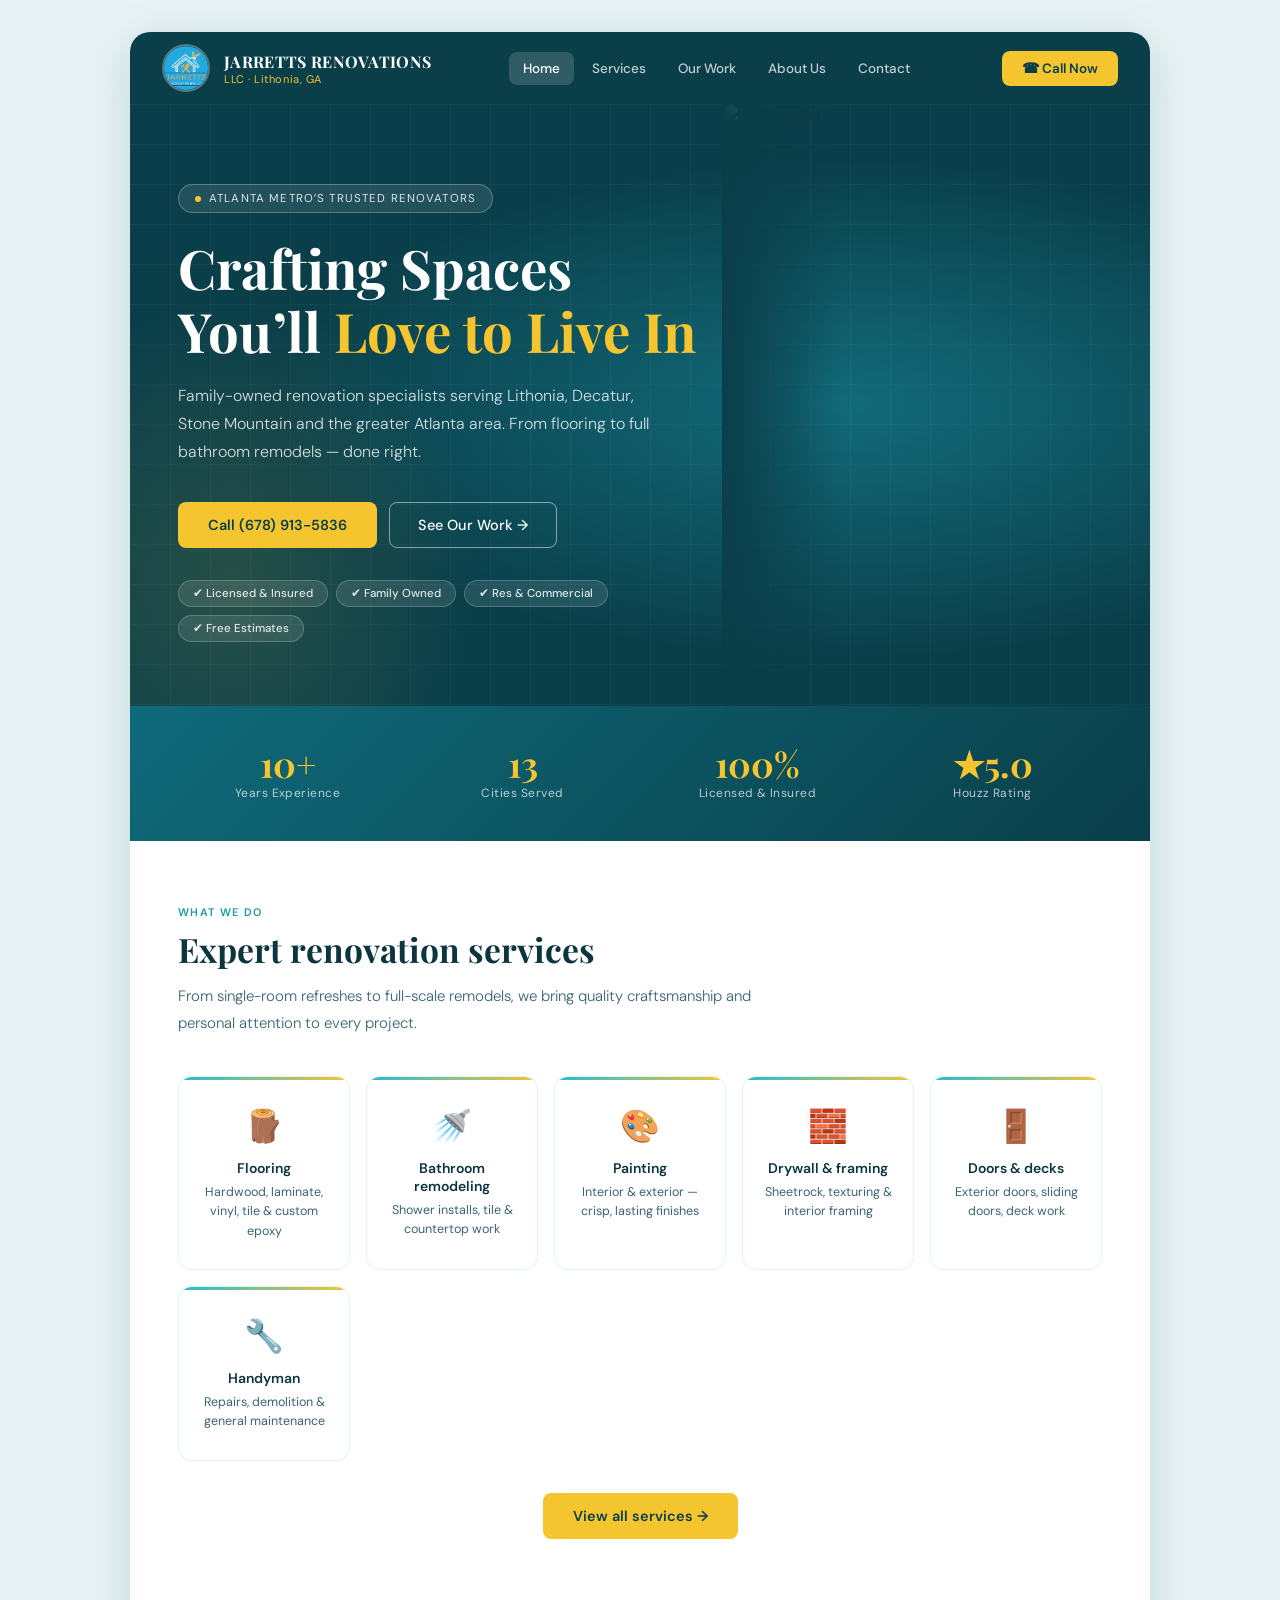
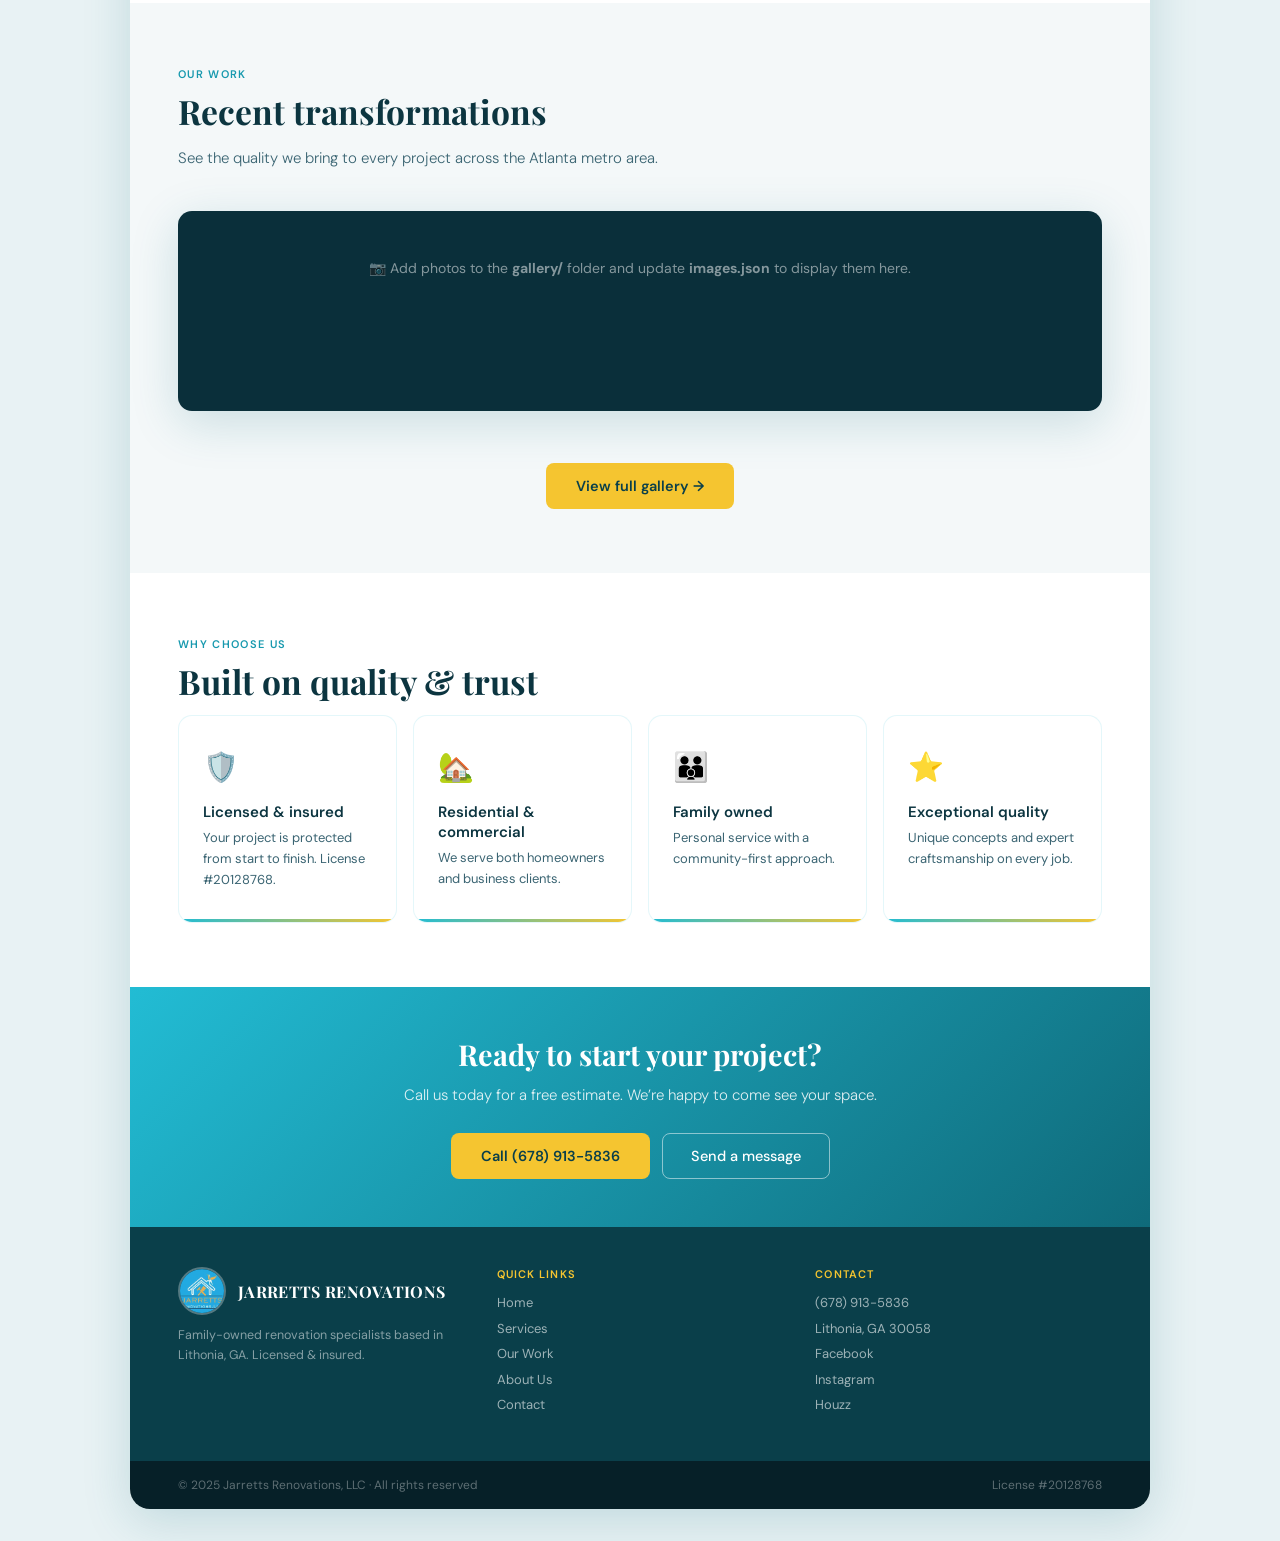
==== index.html @ 033510ba "Add files via upload" ====
<!DOCTYPE html>
<html lang="en">
<head>
<meta charset="UTF-8"/>
<meta name="viewport" content="width=device-width,initial-scale=1.0"/>
<meta name="description" content="Jarretts Renovations LLC — Family-owned renovation company in Lithonia, GA. Flooring, bathrooms, painting, drywall & handyman services. Licensed & Insured. Serving Atlanta metro."/>
<title>Jarretts Renovations LLC | Lithonia, GA</title>
<link rel="preconnect" href="https://fonts.googleapis.com"/>
<link rel="preconnect" href="https://fonts.gstatic.com" crossorigin/>
<link href="https://fonts.googleapis.com/css2?family=Playfair+Display:wght@600;700&family=DM+Sans:wght@300;400;500;600&display=swap" rel="stylesheet"/>
<style>
*,*::before,*::after{box-sizing:border-box;margin:0;padding:0}
:root{
  --cyan:#22bcd4;--cyan2:#1799ae;--cyan3:#0f6a7a;--cyan4:#0a3f4a;
  --gold:#f5c530;--gold2:#d4a520;
  --off:#f4f8f9;--text:#0c3540;--muted:#3a6472;
  --r:14px;--rs:8px;
  --shadow:0 4px 24px rgba(15,106,122,0.10);
  --shadow-lg:0 12px 48px rgba(15,106,122,0.18);
}
html{scroll-behavior:smooth}
body{font-family:'DM Sans',sans-serif;color:var(--text);background:#e8f2f4;min-height:100vh}
.shell{max-width:1020px;margin:2rem auto;background:white;border-radius:20px;overflow:hidden;box-shadow:var(--shadow-lg);min-height:100vh;display:flex;flex-direction:column}

/* NAV */
nav{background:var(--cyan4);display:flex;align-items:center;justify-content:space-between;padding:0 2rem;height:72px;position:sticky;top:0;z-index:200}
.nav-brand{display:flex;align-items:center;gap:14px;text-decoration:none;cursor:pointer}
.nav-logo-wrap{width:48px;height:48px;border-radius:50%;overflow:hidden;border:2.5px solid rgba(255,255,255,0.3);flex-shrink:0}
.nav-logo-wrap img{width:100%;height:100%;object-fit:cover}
.nav-name-top{color:white;font-family:'Playfair Display',serif;font-size:16px;font-weight:700;display:block;letter-spacing:0.02em}
.nav-name-sub{color:var(--gold);font-size:11px;font-weight:400;display:block;letter-spacing:0.05em}
.nav-links{display:flex;gap:4px}
.nav-link{background:none;border:none;color:rgba(255,255,255,0.75);font-family:'DM Sans',sans-serif;font-size:13.5px;font-weight:500;padding:8px 14px;border-radius:var(--rs);cursor:pointer;transition:all 0.2s}
.nav-link:hover{color:white;background:rgba(255,255,255,0.1)}
.nav-link.active{color:white;background:rgba(255,255,255,0.15)}
.nav-cta{background:var(--gold);color:var(--cyan4);font-family:'DM Sans',sans-serif;font-size:13.5px;font-weight:600;padding:9px 20px;border-radius:var(--rs);border:none;cursor:pointer;transition:all 0.2s;text-decoration:none;white-space:nowrap}
.nav-cta:hover{background:var(--gold2)}
.hamburger{display:none;flex-direction:column;gap:5px;background:none;border:none;cursor:pointer;padding:6px}
.hamburger span{width:22px;height:2px;background:white;border-radius:2px}
.mobile-menu{display:none;position:fixed;inset:0;background:var(--cyan4);z-index:300;flex-direction:column;align-items:center;justify-content:center;gap:8px}
.mobile-menu.open{display:flex}
.mobile-menu .nav-link{font-size:20px;padding:14px 28px;width:240px;text-align:center}
.mobile-close{position:absolute;top:20px;right:20px;background:none;border:none;color:white;font-size:28px;cursor:pointer}

/* PAGES */
.page{display:none;flex-direction:column;flex:1;animation:fadeUp 0.4s ease}
.page.active{display:flex}
@keyframes fadeUp{from{opacity:0;transform:translateY(16px)}to{opacity:1;transform:translateY(0)}}

/* HERO */
.hero{position:relative;background:var(--cyan3);min-height:520px;display:flex;align-items:center;overflow:hidden}
.hero-bg{position:absolute;inset:0;background:radial-gradient(ellipse 80% 60% at 70% 50%,rgba(34,188,212,0.35) 0%,transparent 70%),radial-gradient(ellipse 40% 80% at 10% 80%,rgba(245,197,48,0.12) 0%,transparent 60%),var(--cyan4)}
.hero-grid{position:absolute;inset:0;opacity:0.04;background-image:linear-gradient(rgba(255,255,255,0.8) 1px,transparent 1px),linear-gradient(90deg,rgba(255,255,255,0.8) 1px,transparent 1px);background-size:40px 40px}
.hero-inner{position:relative;padding:5rem 3rem 4rem;max-width:620px;z-index:1}
.hero-eyebrow{display:inline-flex;align-items:center;gap:8px;background:rgba(255,255,255,0.1);border:0.5px solid rgba(255,255,255,0.25);border-radius:30px;padding:6px 16px;font-size:11.5px;letter-spacing:0.1em;text-transform:uppercase;color:rgba(255,255,255,0.85);margin-bottom:1.5rem}
.hero-eyebrow span{width:6px;height:6px;border-radius:50%;background:var(--gold);flex-shrink:0}
.hero h1{font-family:'Playfair Display',serif;font-size:clamp(2.2rem,5vw,3.4rem);font-weight:700;color:white;line-height:1.15;margin-bottom:1.25rem}
.hero h1 em{font-style:normal;color:var(--gold)}
.hero-sub{font-size:16px;color:rgba(255,255,255,0.82);line-height:1.75;margin-bottom:2.25rem;font-weight:300;max-width:480px}
.hero-actions{display:flex;gap:12px;flex-wrap:wrap}
.btn-primary{background:var(--gold);color:var(--cyan4);font-family:'DM Sans',sans-serif;font-size:14.5px;font-weight:600;padding:14px 30px;border-radius:var(--rs);border:none;cursor:pointer;transition:all 0.2s;text-decoration:none;display:inline-block}
.btn-primary:hover{background:var(--gold2);transform:translateY(-1px)}
.btn-ghost{background:transparent;color:white;border:1.5px solid rgba(255,255,255,0.5);font-family:'DM Sans',sans-serif;font-size:14.5px;font-weight:500;padding:12px 28px;border-radius:var(--rs);cursor:pointer;transition:all 0.2s;text-decoration:none;display:inline-block}
.btn-ghost:hover{border-color:white;background:rgba(255,255,255,0.08)}
.hero-badges{display:flex;gap:8px;flex-wrap:wrap;margin-top:2rem}
.hero-badge{background:rgba(255,255,255,0.1);border:0.5px solid rgba(255,255,255,0.2);border-radius:30px;padding:5px 14px;font-size:11.5px;color:rgba(255,255,255,0.85);font-weight:500}
.hero-img{position:absolute;right:0;top:0;bottom:0;width:42%;overflow:hidden}
.hero-img::before{content:'';position:absolute;left:0;top:0;bottom:0;width:120px;background:linear-gradient(90deg,var(--cyan4),transparent);z-index:1}
.hero-img img{width:100%;height:100%;object-fit:cover;opacity:0.55}

/* SECTIONS */
.sec{padding:4rem 3rem}
.sec-alt{background:var(--off)}
.sec-label{font-size:11px;letter-spacing:0.12em;text-transform:uppercase;color:var(--cyan2);font-weight:600;margin-bottom:0.5rem}
.sec-title{font-family:'Playfair Display',serif;font-size:clamp(1.6rem,3vw,2.1rem);font-weight:700;margin-bottom:0.75rem;color:var(--text)}
.sec-intro{color:var(--muted);font-size:15px;line-height:1.75;margin-bottom:2.5rem;max-width:600px;font-weight:300}

/* SERVICES */
.services-grid{display:grid;grid-template-columns:repeat(auto-fit,minmax(160px,1fr));gap:16px}
.svc{background:white;border:1px solid rgba(34,188,212,0.15);border-radius:var(--r);padding:1.75rem 1.25rem;text-align:center;transition:all 0.25s;position:relative;overflow:hidden}
.svc::before{content:'';position:absolute;top:0;left:0;right:0;height:3px;background:linear-gradient(90deg,var(--cyan),var(--gold))}
.svc:hover{box-shadow:var(--shadow);transform:translateY(-3px);border-color:rgba(34,188,212,0.3)}
.svc-icon{font-size:2rem;margin-bottom:12px;display:block}
.svc h3{font-size:14px;font-weight:600;margin-bottom:6px}
.svc p{font-size:12.5px;color:var(--muted);line-height:1.55}

/* STATS */
.stats-bar{background:linear-gradient(135deg,var(--cyan3),var(--cyan4));padding:2.5rem 3rem;display:grid;grid-template-columns:repeat(4,1fr);gap:1rem;text-align:center}
.stat-num{font-family:'Playfair Display',serif;font-size:2.2rem;font-weight:700;color:var(--gold);line-height:1}
.stat-label{font-size:12px;color:rgba(255,255,255,0.7);margin-top:4px;font-weight:400;letter-spacing:0.04em}

/* GALLERY SLIDESHOW */
.gallery-wrap{position:relative;border-radius:var(--r);overflow:hidden;box-shadow:var(--shadow-lg);background:#0a2f3a;min-height:200px}
.gallery-loading{position:absolute;inset:0;display:flex;flex-direction:column;align-items:center;justify-content:center;color:rgba(255,255,255,0.5);font-size:14px;gap:12px}
.gallery-spinner{width:36px;height:36px;border:3px solid rgba(255,255,255,0.1);border-top-color:var(--gold);border-radius:50%;animation:spin 0.8s linear infinite}
@keyframes spin{to{transform:rotate(360deg)}}
.slide{display:none;position:relative}
.slide.active{display:block;animation:fadeIn 0.5s ease}
@keyframes fadeIn{from{opacity:0}to{opacity:1}}
.slide img{width:100%;height:480px;object-fit:cover;display:block}
.slide-overlay{position:absolute;bottom:0;left:0;right:0;padding:3rem 2rem 2rem;background:linear-gradient(transparent,rgba(10,63,74,0.9))}
.slide-tag{display:inline-block;background:var(--gold);color:var(--cyan4);font-size:10px;font-weight:700;letter-spacing:0.1em;text-transform:uppercase;padding:4px 12px;border-radius:30px;margin-bottom:10px}
.slide-title{font-family:'Playfair Display',serif;font-size:1.4rem;color:white;font-weight:600;margin-bottom:4px}
.slide-desc{font-size:13px;color:rgba(255,255,255,0.75)}
.slide-counter{position:absolute;top:16px;right:16px;background:rgba(0,0,0,0.45);backdrop-filter:blur(8px);border-radius:20px;padding:5px 14px;font-size:12px;color:rgba(255,255,255,0.85);font-weight:500}
.slide-controls{position:absolute;top:50%;transform:translateY(-50%);width:100%;display:flex;justify-content:space-between;padding:0 16px;pointer-events:none}
.slide-btn{pointer-events:all;background:rgba(255,255,255,0.15);backdrop-filter:blur(8px);border:1px solid rgba(255,255,255,0.25);color:white;width:46px;height:46px;border-radius:50%;font-size:20px;cursor:pointer;display:flex;align-items:center;justify-content:center;transition:all 0.2s}
.slide-btn:hover{background:rgba(255,255,255,0.3)}
.slide-dots{display:flex;justify-content:center;gap:8px;margin-top:1.25rem;flex-wrap:wrap}
.dot{width:8px;height:8px;border-radius:50%;background:rgba(34,188,212,0.25);border:none;cursor:pointer;transition:all 0.2s;padding:0;flex-shrink:0}
.dot.active{background:var(--cyan);width:24px;border-radius:4px}
.gallery-error{text-align:center;padding:3rem;color:rgba(255,255,255,0.5);font-size:14px}

/* WHY */
.why-grid{display:grid;grid-template-columns:repeat(auto-fit,minmax(200px,1fr));gap:16px}
.why-card{background:white;border-radius:var(--r);padding:2rem 1.5rem;border:1px solid rgba(34,188,212,0.12);position:relative;overflow:hidden;transition:box-shadow 0.2s}
.why-card:hover{box-shadow:var(--shadow)}
.why-card::after{content:'';position:absolute;bottom:0;left:0;right:0;height:3px;background:linear-gradient(90deg,var(--cyan),var(--gold))}
.why-icon{font-size:1.8rem;margin-bottom:1rem;display:block}
.why-card h3{font-size:15px;font-weight:600;margin-bottom:6px}
.why-card p{font-size:13px;color:var(--muted);line-height:1.6}

/* ABOUT */
.about-hero{background:linear-gradient(135deg,var(--cyan4),#062028);padding:4rem 3rem;position:relative;overflow:hidden}
.about-hero::before{content:'';position:absolute;inset:0;background-image:radial-gradient(circle,rgba(255,255,255,0.03) 1px,transparent 1px);background-size:28px 28px}
.about-hero-inner{position:relative;max-width:620px}
.about-hero h1{font-family:'Playfair Display',serif;font-size:clamp(2rem,4vw,2.8rem);color:white;font-weight:700;margin-bottom:1rem;line-height:1.2}
.about-hero p{font-size:16px;color:rgba(255,255,255,0.8);line-height:1.75;font-weight:300}
.gold-bar{width:56px;height:3px;background:var(--gold);border-radius:2px;margin-bottom:1.5rem}
.team-card{background:white;border:1px solid rgba(34,188,212,0.15);border-radius:var(--r);padding:2.5rem;display:flex;gap:2rem;align-items:flex-start;margin-bottom:1.5rem;transition:box-shadow 0.2s}
.team-card:hover{box-shadow:var(--shadow)}
.team-avatar{width:80px;height:80px;border-radius:50%;background:linear-gradient(135deg,var(--cyan),var(--cyan3));display:flex;align-items:center;justify-content:center;font-family:'Playfair Display',serif;font-size:2rem;color:white;flex-shrink:0;font-weight:700}
.team-info h3{font-family:'Playfair Display',serif;font-size:1.3rem;margin-bottom:4px}
.team-info .role{font-size:12px;text-transform:uppercase;letter-spacing:0.08em;color:var(--cyan2);font-weight:600;margin-bottom:10px}
.team-info p{font-size:14px;color:var(--muted);line-height:1.7}
.values-grid{display:grid;grid-template-columns:repeat(auto-fit,minmax(200px,1fr));gap:16px}
.value-card{border-radius:var(--r);padding:2rem 1.5rem;border:1px solid rgba(34,188,212,0.12);background:white;transition:box-shadow 0.2s}
.value-card:hover{box-shadow:var(--shadow)}
.value-icon{font-size:1.75rem;margin-bottom:12px;display:block}
.value-card h3{font-size:14px;font-weight:600;margin-bottom:6px}
.value-card p{font-size:13px;color:var(--muted);line-height:1.6}
.license-box{background:linear-gradient(135deg,var(--cyan4),#062028);border-radius:var(--r);padding:2rem 2.5rem;color:white;display:flex;align-items:center;gap:2rem}
.license-seal{width:72px;height:72px;border-radius:50%;background:rgba(245,197,48,0.15);border:2px solid var(--gold);display:flex;align-items:center;justify-content:center;font-size:2rem;flex-shrink:0}
.license-text h3{font-family:'Playfair Display',serif;font-size:1.1rem;margin-bottom:4px}
.license-text p{font-size:13px;color:rgba(255,255,255,0.7);line-height:1.6}
.area-map-wrap{background:linear-gradient(135deg,var(--cyan4),#0a2830);border-radius:var(--r);padding:2.5rem;position:relative;overflow:hidden}
.area-map-wrap::before{content:'';position:absolute;inset:0;background-image:radial-gradient(circle,rgba(255,255,255,0.04) 1px,transparent 1px);background-size:24px 24px}
.area-map-title{font-family:'Playfair Display',serif;font-size:1.2rem;color:white;margin-bottom:0.4rem;position:relative}
.area-map-sub{font-size:13px;color:rgba(255,255,255,0.6);margin-bottom:1.5rem;position:relative}
.areas-flex{display:flex;flex-wrap:wrap;gap:10px;position:relative}
.area-pill{background:rgba(255,255,255,0.1);border:1px solid rgba(255,255,255,0.2);border-radius:30px;padding:7px 18px;font-size:13px;color:white;font-weight:500;transition:all 0.2s}
.area-pill:hover{background:rgba(245,197,48,0.2);border-color:var(--gold);color:var(--gold)}
.range-info{display:grid;grid-template-columns:1fr 1fr;gap:12px;margin-top:1.5rem}
.range-card{background:white;border:1px solid rgba(34,188,212,0.15);border-radius:var(--r);padding:1.5rem}
.range-card h4{font-size:13px;font-weight:600;color:var(--cyan3);margin-bottom:4px;text-transform:uppercase;letter-spacing:0.05em}
.range-card p{font-size:13.5px;color:var(--muted);line-height:1.6}

/* CONTACT */
.contact-layout{display:grid;grid-template-columns:1fr 1.4fr;gap:2.5rem;align-items:start}
.contact-card{background:linear-gradient(160deg,var(--cyan4),#062028);border-radius:var(--r);padding:2.5rem;color:white;position:relative;overflow:hidden}
.contact-card::before{content:'';position:absolute;top:-40px;right:-40px;width:160px;height:160px;border-radius:50%;background:rgba(245,197,48,0.08)}
.contact-card-title{font-family:'Playfair Display',serif;font-size:1.4rem;margin-bottom:0.4rem}
.contact-card-sub{font-size:13.5px;color:rgba(255,255,255,0.65);margin-bottom:2rem;font-weight:300;line-height:1.6}
.contact-detail{display:flex;align-items:flex-start;gap:14px;margin-bottom:1.25rem}
.contact-ico{width:40px;height:40px;border-radius:10px;background:rgba(255,255,255,0.1);display:flex;align-items:center;justify-content:center;flex-shrink:0}
.contact-ico svg{width:17px;height:17px;stroke:var(--gold);fill:none;stroke-width:2;stroke-linecap:round;stroke-linejoin:round}
.contact-detail-text h4{font-size:11px;text-transform:uppercase;letter-spacing:0.08em;color:rgba(255,255,255,0.5);margin-bottom:2px}
.contact-detail-text a,.contact-detail-text p{font-size:14px;color:white;text-decoration:none;font-weight:400;line-height:1.4}
.contact-detail-text a:hover{color:var(--gold)}
.socials{display:flex;gap:10px;margin-top:2rem;flex-wrap:wrap}
.social-btn{background:rgba(255,255,255,0.1);border:1px solid rgba(255,255,255,0.15);border-radius:var(--rs);padding:8px 16px;font-size:12.5px;color:rgba(255,255,255,0.8);text-decoration:none;font-weight:500;transition:all 0.2s}
.social-btn:hover{background:rgba(245,197,48,0.2);border-color:var(--gold);color:var(--gold)}
.contact-form{display:flex;flex-direction:column;gap:12px}
.form-row{display:grid;grid-template-columns:1fr 1fr;gap:12px}
.form-group{display:flex;flex-direction:column;gap:5px}
.form-group label{font-size:12px;font-weight:600;color:var(--muted);text-transform:uppercase;letter-spacing:0.06em}
.form-group input,.form-group textarea,.form-group select{width:100%;font-family:'DM Sans',sans-serif;font-size:14px;padding:12px 16px;border:1.5px solid rgba(34,188,212,0.2);border-radius:var(--rs);background:white;color:var(--text);outline:none;transition:border-color 0.2s;appearance:none}
.form-group input:focus,.form-group textarea:focus,.form-group select:focus{border-color:var(--cyan)}
.form-group textarea{height:110px;resize:none}
.form-submit{background:linear-gradient(135deg,var(--cyan),var(--cyan2));color:white;font-family:'DM Sans',sans-serif;font-size:15px;font-weight:600;padding:14px;border:none;border-radius:var(--rs);cursor:pointer;transition:all 0.2s}
.form-submit:hover{opacity:0.9;transform:translateY(-1px)}
.form-success{text-align:center;padding:1rem;background:rgba(34,188,212,0.08);border:1px solid rgba(34,188,212,0.2);border-radius:var(--rs);color:var(--cyan3);font-size:14px;display:none}

/* CTA STRIP */
.cta-strip{background:linear-gradient(135deg,var(--cyan),var(--cyan3));padding:3rem;text-align:center}
.cta-strip h2{font-family:'Playfair Display',serif;font-size:1.8rem;font-weight:700;color:white;margin-bottom:0.75rem}
.cta-strip p{color:rgba(255,255,255,0.85);font-size:15px;margin-bottom:1.75rem;font-weight:300}
.cta-strip .cta-btns{display:flex;gap:12px;justify-content:center;flex-wrap:wrap}

/* FOOTER */
footer{background:var(--cyan4);padding:2.5rem 3rem;display:grid;grid-template-columns:1fr 1fr 1fr;gap:2rem}
.footer-brand p{font-size:12.5px;color:rgba(255,255,255,0.5);margin-top:8px;line-height:1.6}
.footer-col h4{font-size:11px;text-transform:uppercase;letter-spacing:0.1em;color:var(--gold);margin-bottom:12px;font-weight:600}
.footer-col a,.footer-col p{font-size:13px;color:rgba(255,255,255,0.6);display:block;text-decoration:none;margin-bottom:6px;transition:color 0.2s;line-height:1.5;cursor:pointer}
.footer-col a:hover{color:white}
.footer-bottom{background:#062028;padding:1rem 3rem;display:flex;justify-content:space-between;align-items:center}
.footer-bottom p{font-size:12px;color:rgba(255,255,255,0.35)}

/* RESPONSIVE */
@media(max-width:720px){
  .hero-inner{padding:3.5rem 1.75rem 3rem;max-width:100%}
  .hero-img{display:none}
  .sec{padding:3rem 1.5rem}
  .stats-bar{grid-template-columns:repeat(2,1fr);padding:2rem 1.5rem}
  .contact-layout{grid-template-columns:1fr}
  .form-row{grid-template-columns:1fr}
  .about-hero{padding:3rem 1.5rem}
  footer{grid-template-columns:1fr;padding:2rem 1.5rem;gap:1.5rem}
  .footer-bottom{flex-direction:column;gap:6px;padding:1rem 1.5rem;text-align:center}
  .nav-links{display:none}
  .hamburger{display:flex}
  .range-info{grid-template-columns:1fr}
  .team-card{flex-direction:column;gap:1rem}
  .license-box{flex-direction:column;gap:1rem}
}
@media(max-width:480px){
  .services-grid{grid-template-columns:repeat(2,1fr)}
  .slide img{height:280px}
  nav{padding:0 1.25rem}
  .cta-strip{padding:2rem 1.5rem}
}
</style>
</head>
<body>

<!-- MOBILE MENU -->
<div class="mobile-menu" id="mobileMenu">
  <button class="mobile-close" onclick="closeMobileMenu()">&#x2715;</button>
  <button class="nav-link" onclick="navigate('home');closeMobileMenu()">Home</button>
  <button class="nav-link" onclick="navigate('services');closeMobileMenu()">Services</button>
  <button class="nav-link" onclick="navigate('gallery');closeMobileMenu()">Our Work</button>
  <button class="nav-link" onclick="navigate('about');closeMobileMenu()">About Us</button>
  <button class="nav-link" onclick="navigate('contact');closeMobileMenu()">Contact</button>
  <a class="btn-primary" href="tel:6789135836" style="margin-top:1rem">Call (678) 913-5836</a>
</div>

<div class="shell">
  <nav>
    <div class="nav-brand" onclick="navigate('home')">
      <div class="nav-logo-wrap"><img src="[data-uri]" alt="Jarretts Renovations LLC"/></div>
      <div><span class="nav-name-top">JARRETTS RENOVATIONS</span><span class="nav-name-sub">LLC &middot; Lithonia, GA</span></div>
    </div>
    <div class="nav-links">
      <button class="nav-link active" data-page="home" onclick="navigate('home')">Home</button>
      <button class="nav-link" data-page="services" onclick="navigate('services')">Services</button>
      <button class="nav-link" data-page="gallery" onclick="navigate('gallery')">Our Work</button>
      <button class="nav-link" data-page="about" onclick="navigate('about')">About Us</button>
      <button class="nav-link" data-page="contact" onclick="navigate('contact')">Contact</button>
    </div>
    <a class="nav-cta" href="tel:6789135836">&#x260E; Call Now</a>
    <button class="hamburger" onclick="openMobileMenu()" aria-label="Menu"><span></span><span></span><span></span></button>
  </nav>

  <!-- HOME -->
  <div class="page active" id="page-home">
    <section class="hero">
      <div class="hero-bg"></div><div class="hero-grid"></div>
      <div class="hero-img"><img id="hero-bg-img" src="" alt="Renovation"/></div>
      <div class="hero-inner">
        <div class="hero-eyebrow"><span></span>Atlanta Metro&rsquo;s Trusted Renovators</div>
        <h1>Crafting Spaces<br/>You&rsquo;ll <em>Love to Live In</em></h1>
        <p class="hero-sub">Family-owned renovation specialists serving Lithonia, Decatur, Stone Mountain and the greater Atlanta area. From flooring to full bathroom remodels &mdash; done right.</p>
        <div class="hero-actions">
          <a class="btn-primary" href="tel:6789135836">Call (678) 913-5836</a>
          <button class="btn-ghost" onclick="navigate('gallery')">See Our Work &rarr;</button>
        </div>
        <div class="hero-badges">
          <span class="hero-badge">&#x2714; Licensed &amp; Insured</span>
          <span class="hero-badge">&#x2714; Family Owned</span>
          <span class="hero-badge">&#x2714; Res &amp; Commercial</span>
          <span class="hero-badge">&#x2714; Free Estimates</span>
        </div>
      </div>
    </section>
    <div class="stats-bar">
      <div><div class="stat-num">10+</div><div class="stat-label">Years Experience</div></div>
      <div><div class="stat-num">13</div><div class="stat-label">Cities Served</div></div>
      <div><div class="stat-num">100%</div><div class="stat-label">Licensed &amp; Insured</div></div>
      <div><div class="stat-num">&#x2605;5.0</div><div class="stat-label">Houzz Rating</div></div>
    </div>
    <section class="sec">
      <div class="sec-label">What we do</div>
      <div class="sec-title">Expert renovation services</div>
      <p class="sec-intro">From single-room refreshes to full-scale remodels, we bring quality craftsmanship and personal attention to every project.</p>
      <div class="services-grid">
        <div class="svc"><span class="svc-icon">&#x1FAB5;</span><h3>Flooring</h3><p>Hardwood, laminate, vinyl, tile &amp; custom epoxy</p></div>
        <div class="svc"><span class="svc-icon">&#x1F6BF;</span><h3>Bathroom remodeling</h3><p>Shower installs, tile &amp; countertop work</p></div>
        <div class="svc"><span class="svc-icon">&#x1F3A8;</span><h3>Painting</h3><p>Interior &amp; exterior — crisp, lasting finishes</p></div>
        <div class="svc"><span class="svc-icon">&#x1F9F1;</span><h3>Drywall &amp; framing</h3><p>Sheetrock, texturing &amp; interior framing</p></div>
        <div class="svc"><span class="svc-icon">&#x1F6AA;</span><h3>Doors &amp; decks</h3><p>Exterior doors, sliding doors, deck work</p></div>
        <div class="svc"><span class="svc-icon">&#x1F527;</span><h3>Handyman</h3><p>Repairs, demolition &amp; general maintenance</p></div>
      </div>
      <div style="text-align:center;margin-top:2rem"><button class="btn-primary" onclick="navigate('services')">View all services &rarr;</button></div>
    </section>
    <section class="sec sec-alt">
      <div class="sec-label">Our work</div>
      <div class="sec-title">Recent transformations</div>
      <p class="sec-intro">See the quality we bring to every project across the Atlanta metro area.</p>
      <div class="gallery-wrap" id="home-gallery-wrap">
        <div class="gallery-loading" id="home-loading"><div class="gallery-spinner"></div>Loading gallery...</div>
      </div>
      <div class="slide-dots" id="home-dots"></div>
      <div style="text-align:center;margin-top:2rem"><button class="btn-primary" onclick="navigate('gallery')">View full gallery &rarr;</button></div>
    </section>
    <section class="sec">
      <div class="sec-label">Why choose us</div>
      <div class="sec-title">Built on quality &amp; trust</div>
      <div class="why-grid">
        <div class="why-card"><span class="why-icon">&#x1F6E1;&#xFE0F;</span><h3>Licensed &amp; insured</h3><p>Your project is protected from start to finish. License #20128768.</p></div>
        <div class="why-card"><span class="why-icon">&#x1F3E1;</span><h3>Residential &amp; commercial</h3><p>We serve both homeowners and business clients.</p></div>
        <div class="why-card"><span class="why-icon">&#x1F46A;</span><h3>Family owned</h3><p>Personal service with a community-first approach.</p></div>
        <div class="why-card"><span class="why-icon">&#x2B50;</span><h3>Exceptional quality</h3><p>Unique concepts and expert craftsmanship on every job.</p></div>
      </div>
    </section>
    <div class="cta-strip"><h2>Ready to start your project?</h2><p>Call us today for a free estimate. We&rsquo;re happy to come see your space.</p><div class="cta-btns"><a class="btn-primary" href="tel:6789135836">Call (678) 913-5836</a><button class="btn-ghost" onclick="navigate('contact')">Send a message</button></div></div>
    <footer>
      <div class="footer-brand"><div style="display:flex;align-items:center;gap:12px;margin-bottom:10px"><div class="nav-logo-wrap"><img src="[data-uri]" alt="logo"/></div><span class="nav-name-top">JARRETTS RENOVATIONS</span></div><p>Family-owned renovation specialists based in Lithonia, GA. Licensed &amp; insured.</p></div>
      <div class="footer-col"><h4>Quick links</h4><a onclick="navigate('home')">Home</a><a onclick="navigate('services')">Services</a><a onclick="navigate('gallery')">Our Work</a><a onclick="navigate('about')">About Us</a><a onclick="navigate('contact')">Contact</a></div>
      <div class="footer-col"><h4>Contact</h4><a href="tel:6789135836">(678) 913-5836</a><p>Lithonia, GA 30058</p><a href="https://www.facebook.com/jarrettsrenovationsllc2020/" target="_blank">Facebook</a><a href="https://www.instagram.com/jarrettsrenovations/" target="_blank">Instagram</a><a href="https://www.houzz.com/professionals/general-contractors/jarretts-renovations-llc-pfvwus-pf~1766141467" target="_blank">Houzz</a></div>
    </footer>
    <div class="footer-bottom"><p>&copy; 2025 Jarretts Renovations, LLC &middot; All rights reserved</p><p>License #20128768</p></div>
  </div>

  <!-- SERVICES -->
  <div class="page" id="page-services">
    <section class="about-hero"><div class="about-hero-inner"><div class="gold-bar"></div><h1>Our Services</h1><p>Comprehensive renovation solutions for residential and commercial clients across the Atlanta metro area.</p></div></section>
    <section class="sec">
      <div class="sec-label">Full service list</div><div class="sec-title">Everything we offer</div>
      <p class="sec-intro">No job is too big or too small. We handle it all with the same care and craftsmanship.</p>
      <div class="services-grid" style="grid-template-columns:repeat(auto-fit,minmax(200px,1fr))">
        <div class="svc"><span class="svc-icon">&#x1FAB5;</span><h3>Hardwood flooring</h3><p>Installation, sanding, staining &amp; refinishing of solid hardwood floors</p></div>
        <div class="svc"><span class="svc-icon">&#x1F4CF;</span><h3>Laminate &amp; vinyl</h3><p>Affordable, durable LVP &amp; laminate plank installations</p></div>
        <div class="svc"><span class="svc-icon">&#x1F9F1;</span><h3>Tile &amp; stone</h3><p>Custom tile cutting, installation &amp; epoxy flooring</p></div>
        <div class="svc"><span class="svc-icon">&#x1F6BF;</span><h3>Shower installation</h3><p>Full shower builds, tile surrounds &amp; frameless doors</p></div>
        <div class="svc"><span class="svc-icon">&#x1F6C1;</span><h3>Bathroom remodeling</h3><p>Complete renovations from concept to clean-up</p></div>
        <div class="svc"><span class="svc-icon">&#x1F4A7;</span><h3>Countertops</h3><p>Installation &amp; refinishing for kitchens, baths &amp; bars</p></div>
        <div class="svc"><span class="svc-icon">&#x1F3A8;</span><h3>Interior painting</h3><p>Clean, precise interior paint with premium materials</p></div>
        <div class="svc"><span class="svc-icon">&#x1F3E0;</span><h3>Exterior painting</h3><p>Full exterior painting &amp; prep for lasting curb appeal</p></div>
        <div class="svc"><span class="svc-icon">&#x1F6AA;</span><h3>Door installation</h3><p>Exterior &amp; interior doors, sliding doors &amp; hardware</p></div>
        <div class="svc"><span class="svc-icon">&#x1F6A7;</span><h3>Drywall</h3><p>Sheetrock hanging, taping, texturing &amp; finishing</p></div>
        <div class="svc"><span class="svc-icon">&#x1F528;</span><h3>Framing</h3><p>Interior framing for remodels &amp; room additions</p></div>
        <div class="svc"><span class="svc-icon">&#x1F332;</span><h3>Deck work</h3><p>Deck repair, ceiling installation &amp; deck painting</p></div>
        <div class="svc"><span class="svc-icon">&#x1F4A5;</span><h3>Demolition</h3><p>Safe, efficient demo before your renovation begins</p></div>
        <div class="svc"><span class="svc-icon">&#x1F527;</span><h3>Handyman services</h3><p>Baseboard, siding, concrete repair &amp; general maintenance</p></div>
      </div>
    </section>
    <div class="cta-strip"><h2>Not sure what you need?</h2><p>Give us a call and we&rsquo;ll walk you through the best options for your space and budget.</p><div class="cta-btns"><a class="btn-primary" href="tel:6789135836">Call (678) 913-5836</a><button class="btn-ghost" onclick="navigate('contact')">Send a message</button></div></div>
    <footer><div class="footer-brand"><div style="display:flex;align-items:center;gap:12px;margin-bottom:10px"><div class="nav-logo-wrap"><img src="[data-uri]" alt="logo"/></div><span class="nav-name-top">JARRETTS RENOVATIONS</span></div><p>Family-owned renovation specialists in Lithonia, GA.</p></div><div class="footer-col"><h4>Quick links</h4><a onclick="navigate('home')">Home</a><a onclick="navigate('services')">Services</a><a onclick="navigate('gallery')">Our Work</a><a onclick="navigate('about')">About Us</a><a onclick="navigate('contact')">Contact</a></div><div class="footer-col"><h4>Contact</h4><a href="tel:6789135836">(678) 913-5836</a><p>Lithonia, GA 30058</p><a href="https://www.facebook.com/jarrettsrenovationsllc2020/" target="_blank">Facebook</a><a href="https://www.instagram.com/jarrettsrenovations/" target="_blank">Instagram</a></div></footer>
    <div class="footer-bottom"><p>&copy; 2025 Jarretts Renovations, LLC</p><p>License #20128768</p></div>
  </div>

  <!-- GALLERY PAGE -->
  <div class="page" id="page-gallery">
    <section class="about-hero"><div class="about-hero-inner"><div class="gold-bar"></div><h1>Our Work</h1><p>A showcase of recent projects &mdash; each one a testament to quality craftsmanship and attention to detail.</p></div></section>
    <section class="sec">
      <div class="sec-label">Project gallery</div><div class="sec-title">Recent transformations</div>
      <p class="sec-intro">Photos load automatically from the <code style="background:var(--off);padding:2px 8px;border-radius:4px;font-size:13px">gallery/</code> folder. To add more, drop an image in and update <code style="background:var(--off);padding:2px 8px;border-radius:4px;font-size:13px">gallery/images.json</code>.</p>
      <div class="gallery-wrap" id="gallery-page-wrap">
        <div class="gallery-loading" id="gallery-loading"><div class="gallery-spinner"></div>Loading gallery...</div>
      </div>
      <div class="slide-dots" id="gallery-dots"></div>
      <p style="text-align:center;margin-top:1.5rem;font-size:13px;color:var(--muted);font-style:italic">Follow us on <a href="https://www.facebook.com/jarrettsrenovationsllc2020/" target="_blank" style="color:var(--cyan2)">Facebook</a> &amp; <a href="https://www.instagram.com/jarrettsrenovations/" target="_blank" style="color:var(--cyan2)">Instagram</a> for the latest project photos.</p>
    </section>
    <div class="cta-strip"><h2>Love what you see?</h2><p>Let&rsquo;s talk about your project and make something beautiful together.</p><div class="cta-btns"><button class="btn-primary" onclick="navigate('contact')">Get a free estimate &rarr;</button></div></div>
    <footer><div class="footer-brand"><div style="display:flex;align-items:center;gap:12px;margin-bottom:10px"><div class="nav-logo-wrap"><img src="[data-uri]" alt="logo"/></div><span class="nav-name-top">JARRETTS RENOVATIONS</span></div><p>Family-owned renovation specialists in Lithonia, GA.</p></div><div class="footer-col"><h4>Quick links</h4><a onclick="navigate('home')">Home</a><a onclick="navigate('services')">Services</a><a onclick="navigate('gallery')">Our Work</a><a onclick="navigate('about')">About Us</a><a onclick="navigate('contact')">Contact</a></div><div class="footer-col"><h4>Contact</h4><a href="tel:6789135836">(678) 913-5836</a><p>Lithonia, GA 30058</p><a href="https://www.facebook.com/jarrettsrenovationsllc2020/" target="_blank">Facebook</a><a href="https://www.instagram.com/jarrettsrenovations/" target="_blank">Instagram</a></div></footer>
    <div class="footer-bottom"><p>&copy; 2025 Jarretts Renovations, LLC</p><p>License #20128768</p></div>
  </div>

  <!-- ABOUT -->
  <div class="page" id="page-about">
    <section class="about-hero"><div class="about-hero-inner"><div class="gold-bar"></div><h1>About Jarretts Renovations</h1><p>A family-owned business built on integrity, quality workmanship, and a genuine passion for transforming spaces across the Atlanta community.</p></div></section>
    <section class="sec">
      <div class="sec-label">Our story</div><div class="sec-title">Built by family, for families</div>
      <p class="sec-intro">Jarretts Renovations LLC was founded with one goal: deliver renovation services that we&rsquo;d be proud to have in our own homes. Every project gets the same personal attention and skilled craftsmanship.</p>
      <div class="team-card"><div class="team-avatar">JR</div><div class="team-info"><h3>Jarretts Renovations Team</h3><div class="role">Owner &middot; Lithonia, Georgia</div><p>As a family-owned business based in Lithonia, GA, we bring a personal touch to every renovation project. We understand that your home is your most important investment, and we treat it that way. Our team specializes in flooring, bathroom renovations, painting, drywall, and handyman services &mdash; always with quality materials and exceptional customer care.</p></div></div>
      <div class="license-box"><div class="license-seal">&#x1F6E1;&#xFE0F;</div><div class="license-text"><h3>Licensed &amp; Insured</h3><p>Georgia Contractor License #20128768 &middot; Fully insured for all residential and commercial projects. Your peace of mind is our priority.</p></div></div>
    </section>
    <section class="sec sec-alt">
      <div class="sec-label">What we stand for</div><div class="sec-title">Our values</div>
      <p class="sec-intro">These aren&rsquo;t just words on a wall &mdash; they&rsquo;re the principles we bring to every job site, every day.</p>
      <div class="values-grid">
        <div class="value-card"><span class="value-icon">&#x1F91D;</span><h3>Integrity</h3><p>We say what we mean and do what we say. No hidden costs, no surprises.</p></div>
        <div class="value-card"><span class="value-icon">&#x2B50;</span><h3>Quality</h3><p>We use quality materials and proven techniques on every project, every time.</p></div>
        <div class="value-card"><span class="value-icon">&#x1F4DE;</span><h3>Communication</h3><p>We keep you informed from first call to final walk-through. Always reachable.</p></div>
        <div class="value-card"><span class="value-icon">&#x1F3E1;</span><h3>Community</h3><p>We&rsquo;re proud to serve our neighbors and contribute to beautiful homes across Atlanta.</p></div>
      </div>
    </section>
    <section class="sec">
      <div class="sec-label">Where we work</div><div class="sec-title">Service area</div>
      <p class="sec-intro">Proudly serving communities across the greater Atlanta metro area.</p>
      <div class="area-map-wrap"><div class="area-map-title">Greater Atlanta Metro Coverage</div><div class="area-map-sub">Based in Lithonia, GA &middot; Serving DeKalb, Gwinnett &amp; surrounding counties</div><div class="areas-flex"><div class="area-pill">Lithonia</div><div class="area-pill">Decatur</div><div class="area-pill">Stone Mountain</div><div class="area-pill">Conyers</div><div class="area-pill">Snellville</div><div class="area-pill">Lawrenceville</div><div class="area-pill">Atlanta</div><div class="area-pill">Tucker</div><div class="area-pill">Lilburn</div><div class="area-pill">Clarkston</div><div class="area-pill">Ellenwood</div><div class="area-pill">Avondale Estates</div><div class="area-pill">Redan</div></div></div>
      <div class="range-info"><div class="range-card"><h4>Typical project cost</h4><p>50 &ndash; 0,000 depending on scope. We provide free estimates for all projects.</p></div><div class="range-card"><h4>Not on the list?</h4><p>Don&rsquo;t see your city? Give us a call anyway &mdash; we may still be able to help.</p></div></div>
    </section>
    <div class="cta-strip"><h2>Let&rsquo;s work together</h2><p>We&rsquo;d love to hear about your project and show you what we can do.</p><div class="cta-btns"><a class="btn-primary" href="tel:6789135836">Call (678) 913-5836</a><button class="btn-ghost" onclick="navigate('contact')">Send a message</button></div></div>
    <footer><div class="footer-brand"><div style="display:flex;align-items:center;gap:12px;margin-bottom:10px"><div class="nav-logo-wrap"><img src="[data-uri]" alt="logo"/></div><span class="nav-name-top">JARRETTS RENOVATIONS</span></div><p>Family-owned renovation specialists in Lithonia, GA.</p></div><div class="footer-col"><h4>Quick links</h4><a onclick="navigate('home')">Home</a><a onclick="navigate('services')">Services</a><a onclick="navigate('gallery')">Our Work</a><a onclick="navigate('about')">About Us</a><a onclick="navigate('contact')">Contact</a></div><div class="footer-col"><h4>Contact</h4><a href="tel:6789135836">(678) 913-5836</a><p>Lithonia, GA 30058</p><a href="https://www.facebook.com/jarrettsrenovationsllc2020/" target="_blank">Facebook</a><a href="https://www.instagram.com/jarrettsrenovations/" target="_blank">Instagram</a></div></footer>
    <div class="footer-bottom"><p>&copy; 2025 Jarretts Renovations, LLC</p><p>License #20128768</p></div>
  </div>

  <!-- CONTACT -->
  <div class="page" id="page-contact">
    <section class="about-hero"><div class="about-hero-inner"><div class="gold-bar"></div><h1>Get in Touch</h1><p>Ready to start your renovation? Reach out for a free estimate or just to ask a question.</p></div></section>
    <section class="sec">
      <div class="contact-layout">
        <div class="contact-card">
          <div class="contact-card-title">Contact information</div>
          <div class="contact-card-sub">We&rsquo;re based in Lithonia, GA and serve the greater Atlanta metro area. Give us a call &mdash; we&rsquo;re friendly and happy to help.</div>
          <div class="contact-detail"><div class="contact-ico"><svg viewBox="0 0 24 24"><path d="M22 16.92v3a2 2 0 01-2.18 2 19.79 19.79 0 01-8.63-3.07A19.5 19.5 0 013.4 11.37a19.79 19.79 0 01-3.07-8.67A2 2 0 012.32 2h3a2 2 0 012 1.72c.13.96.36 1.9.7 2.81a2 2 0 01-.45 2.11L6.91 9.91a16 16 0 006.09 6.09l1.27-1.27a2 2 0 012.11-.45c.9.34 1.85.57 2.81.7A2 2 0 0122 16.92z"/></svg></div><div class="contact-detail-text"><h4>Phone</h4><a href="tel:6789135836">(678) 913-5836</a></div></div>
          <div class="contact-detail"><div class="contact-ico"><svg viewBox="0 0 24 24"><path d="M21 10c0 7-9 13-9 13s-9-6-9-13a9 9 0 0118 0z"/><circle cx="12" cy="10" r="3"/></svg></div><div class="contact-detail-text"><h4>Location</h4><p>Lithonia, Georgia 30058</p></div></div>
          <div class="contact-detail"><div class="contact-ico"><svg viewBox="0 0 24 24"><rect x="3" y="4" width="18" height="18" rx="2"/><line x1="16" y1="2" x2="16" y2="6"/><line x1="8" y1="2" x2="8" y2="6"/><line x1="3" y1="10" x2="21" y2="10"/></svg></div><div class="contact-detail-text"><h4>Hours</h4><p>Mon&ndash;Sat: 7am &ndash; 7pm<br/>Sun: By appointment</p></div></div>
          <div class="contact-detail"><div class="contact-ico"><svg viewBox="0 0 24 24"><path d="M12 22s8-4 8-10V5l-8-3-8 3v7c0 6 8 10 8 10z"/></svg></div><div class="contact-detail-text"><h4>Free estimates</h4><p>We offer free on-site estimates for all projects</p></div></div>
          <div class="socials"><a class="social-btn" href="https://www.facebook.com/jarrettsrenovationsllc2020/" target="_blank">Facebook</a><a class="social-btn" href="https://www.instagram.com/jarrettsrenovations/" target="_blank">Instagram</a><a class="social-btn" href="https://www.houzz.com/professionals/general-contractors/jarretts-renovations-llc-pfvwus-pf~1766141467" target="_blank">Houzz</a></div>
        </div>
        <form class="contact-form" onsubmit="submitForm(event)">
          <div class="form-row"><div class="form-group"><label>First name</label><input type="text" placeholder="John" required/></div><div class="form-group"><label>Last name</label><input type="text" placeholder="Smith"/></div></div>
          <div class="form-row"><div class="form-group"><label>Phone</label><input type="tel" placeholder="(404) 555-0100"/></div><div class="form-group"><label>Email</label><input type="email" placeholder="john@email.com"/></div></div>
          <div class="form-group"><label>Service needed</label><select><option value="">Select a service...</option><option>Flooring installation</option><option>Bathroom remodeling</option><option>Shower installation</option><option>Interior painting</option><option>Exterior painting</option><option>Drywall &amp; framing</option><option>Door installation</option><option>Deck work</option><option>Handyman services</option><option>Other / not sure</option></select></div>
          <div class="form-group"><label>Tell us about your project</label><textarea placeholder="Describe what you're looking to do, the size of the space, any timeline, etc."></textarea></div>
          <button class="form-submit" type="submit">Send message &rarr;</button>
          <div class="form-success" id="formSuccess">&#x2714; Thank you! We&rsquo;ll be in touch within one business day.</div>
        </form>
      </div>
    </section>
    <footer><div class="footer-brand"><div style="display:flex;align-items:center;gap:12px;margin-bottom:10px"><div class="nav-logo-wrap"><img src="[data-uri]" alt="logo"/></div><span class="nav-name-top">JARRETTS RENOVATIONS</span></div><p>Family-owned renovation specialists in Lithonia, GA.</p></div><div class="footer-col"><h4>Quick links</h4><a onclick="navigate('home')">Home</a><a onclick="navigate('services')">Services</a><a onclick="navigate('gallery')">Our Work</a><a onclick="navigate('about')">About Us</a><a onclick="navigate('contact')">Contact</a></div><div class="footer-col"><h4>Contact</h4><a href="tel:6789135836">(678) 913-5836</a><p>Lithonia, GA 30058</p><a href="https://www.facebook.com/jarrettsrenovationsllc2020/" target="_blank">Facebook</a><a href="https://www.instagram.com/jarrettsrenovations/" target="_blank">Instagram</a></div></footer>
    <div class="footer-bottom"><p>&copy; 2025 Jarretts Renovations, LLC</p><p>License #20128768</p></div>
  </div>

</div><!-- end .shell -->

<script>
// ── NAVIGATION ────────────────────────────────────
function navigate(page){
  document.querySelectorAll('.page').forEach(p=>p.classList.remove('active'));
  document.querySelectorAll('.nav-link').forEach(l=>l.classList.remove('active'));
  document.getElementById('page-'+page).classList.add('active');
  const btn=document.querySelector('[data-page="'+page+'"]');
  if(btn)btn.classList.add('active');
  window.scrollTo({top:0,behavior:'smooth'});
}
function openMobileMenu(){document.getElementById('mobileMenu').classList.add('open')}
function closeMobileMenu(){document.getElementById('mobileMenu').classList.remove('open')}

// ── GALLERY ENGINE ────────────────────────────────
// Reads gallery/images.json, builds both slideshows dynamically.
// To add photos: drop image into gallery/ folder, add entry to images.json.

let galleryData = [];
let homeCur = 0, galleryCur = 0;
let homeTimer, galleryTimer;

async function loadGallery() {
  try {
    const res = await fetch('gallery/images.json');
    if (!res.ok) throw new Error('Could not load gallery/images.json');
    galleryData = await res.json();
    if (!galleryData.length) throw new Error('No images in gallery');
    buildSlideshow('home-gallery-wrap', 'home-dots', 'home', galleryData);
    buildSlideshow('gallery-page-wrap', 'gallery-dots', 'gallery', galleryData);
    // Use first gallery image as hero bg
    const heroImg = document.getElementById('hero-bg-img');
    if(heroImg) heroImg.src = 'gallery/' + galleryData[0].file;
  } catch(err) {
    console.warn('Gallery load error:', err);
    showFallback('home-gallery-wrap');
    showFallback('gallery-page-wrap');
  }
}

function buildSlideshow(wrapId, dotsId, prefix, images) {
  const wrap = document.getElementById(wrapId);
  const dotsWrap = document.getElementById(dotsId);
  wrap.innerHTML = '';
  dotsWrap.innerHTML = '';

  images.forEach((img, i) => {
    const slide = document.createElement('div');
    slide.className = 'slide' + (i===0?' active':'');
    slide.id = prefix + '-slide-' + i;
    slide.innerHTML =
      '<img src="gallery/' + img.file + '" alt="' + (img.title||'Project') + '" onerror="this.parentElement.style.display=\'none\'">' +
      '<div class="slide-counter">' + (i+1) + ' / ' + images.length + '</div>' +
      '<div class="slide-overlay">' +
        '<div class="slide-tag">' + (img.tag||'Project') + '</div>' +
        '<div class="slide-title">' + (img.title||'') + '</div>' +
        '<div class="slide-desc">' + (img.desc||'') + '</div>' +
      '</div>';
    wrap.appendChild(slide);

    const dot = document.createElement('button');
    dot.className = 'dot' + (i===0?' active':'');
    dot.setAttribute('aria-label', 'Slide ' + (i+1));
    dot.onclick = () => goTo(prefix, i);
    dotsWrap.appendChild(dot);
  });

  // Nav arrows
  const controls = document.createElement('div');
  controls.className = 'slide-controls';
  controls.innerHTML =
    '<button class="slide-btn" onclick="shift(\'' + prefix + '\',-1)" aria-label="Previous">&#8249;</button>' +
    '<button class="slide-btn" onclick="shift(\'' + prefix + '\',1)" aria-label="Next">&#8250;</button>';
  wrap.appendChild(controls);

  // Start autoplay
  startTimer(prefix);
}

function goTo(prefix, n) {
  const slides = document.querySelectorAll('[id^="' + prefix + '-slide-"]');
  const dots = document.querySelectorAll('#' + prefix + '-dots .dot');
  if (!slides.length) return;
  const cur = prefix === 'home' ? homeCur : galleryCur;
  slides[cur].classList.remove('active');
  dots[cur].classList.remove('active');
  const next = ((n % slides.length) + slides.length) % slides.length;
  slides[next].classList.add('active');
  dots[next].classList.add('active');
  if (prefix === 'home') homeCur = next;
  else galleryCur = next;
  startTimer(prefix);
}

function shift(prefix, dir) {
  const cur = prefix === 'home' ? homeCur : galleryCur;
  goTo(prefix, cur + dir);
}

function startTimer(prefix) {
  if (prefix === 'home') { clearInterval(homeTimer); homeTimer = setInterval(()=>goTo('home', homeCur+1), 5000); }
  else { clearInterval(galleryTimer); galleryTimer = setInterval(()=>goTo('gallery', galleryCur+1), 5000); }
}

function showFallback(wrapId) {
  const wrap = document.getElementById(wrapId);
  wrap.innerHTML = '<div class="gallery-error">&#128247; Add photos to the <strong>gallery/</strong> folder and update <strong>images.json</strong> to display them here.</div>';
}

// ── FORM ──────────────────────────────────────────
function submitForm(e){
  e.preventDefault();
  const s=document.getElementById('formSuccess');
  s.style.display='block';e.target.reset();
  setTimeout(()=>s.style.display='none',6000);
}

// ── KEYBOARD NAV ──────────────────────────────────
document.addEventListener('keydown', e => {
  if(document.getElementById('page-home').classList.contains('active')){
    if(e.key==='ArrowLeft')shift('home',-1);
    if(e.key==='ArrowRight')shift('home',1);
  }
  if(document.getElementById('page-gallery').classList.contains('active')){
    if(e.key==='ArrowLeft')shift('gallery',-1);
    if(e.key==='ArrowRight')shift('gallery',1);
  }
});

// ── BOOT ──────────────────────────────────────────
loadGallery();
</script>
</body>
</html>
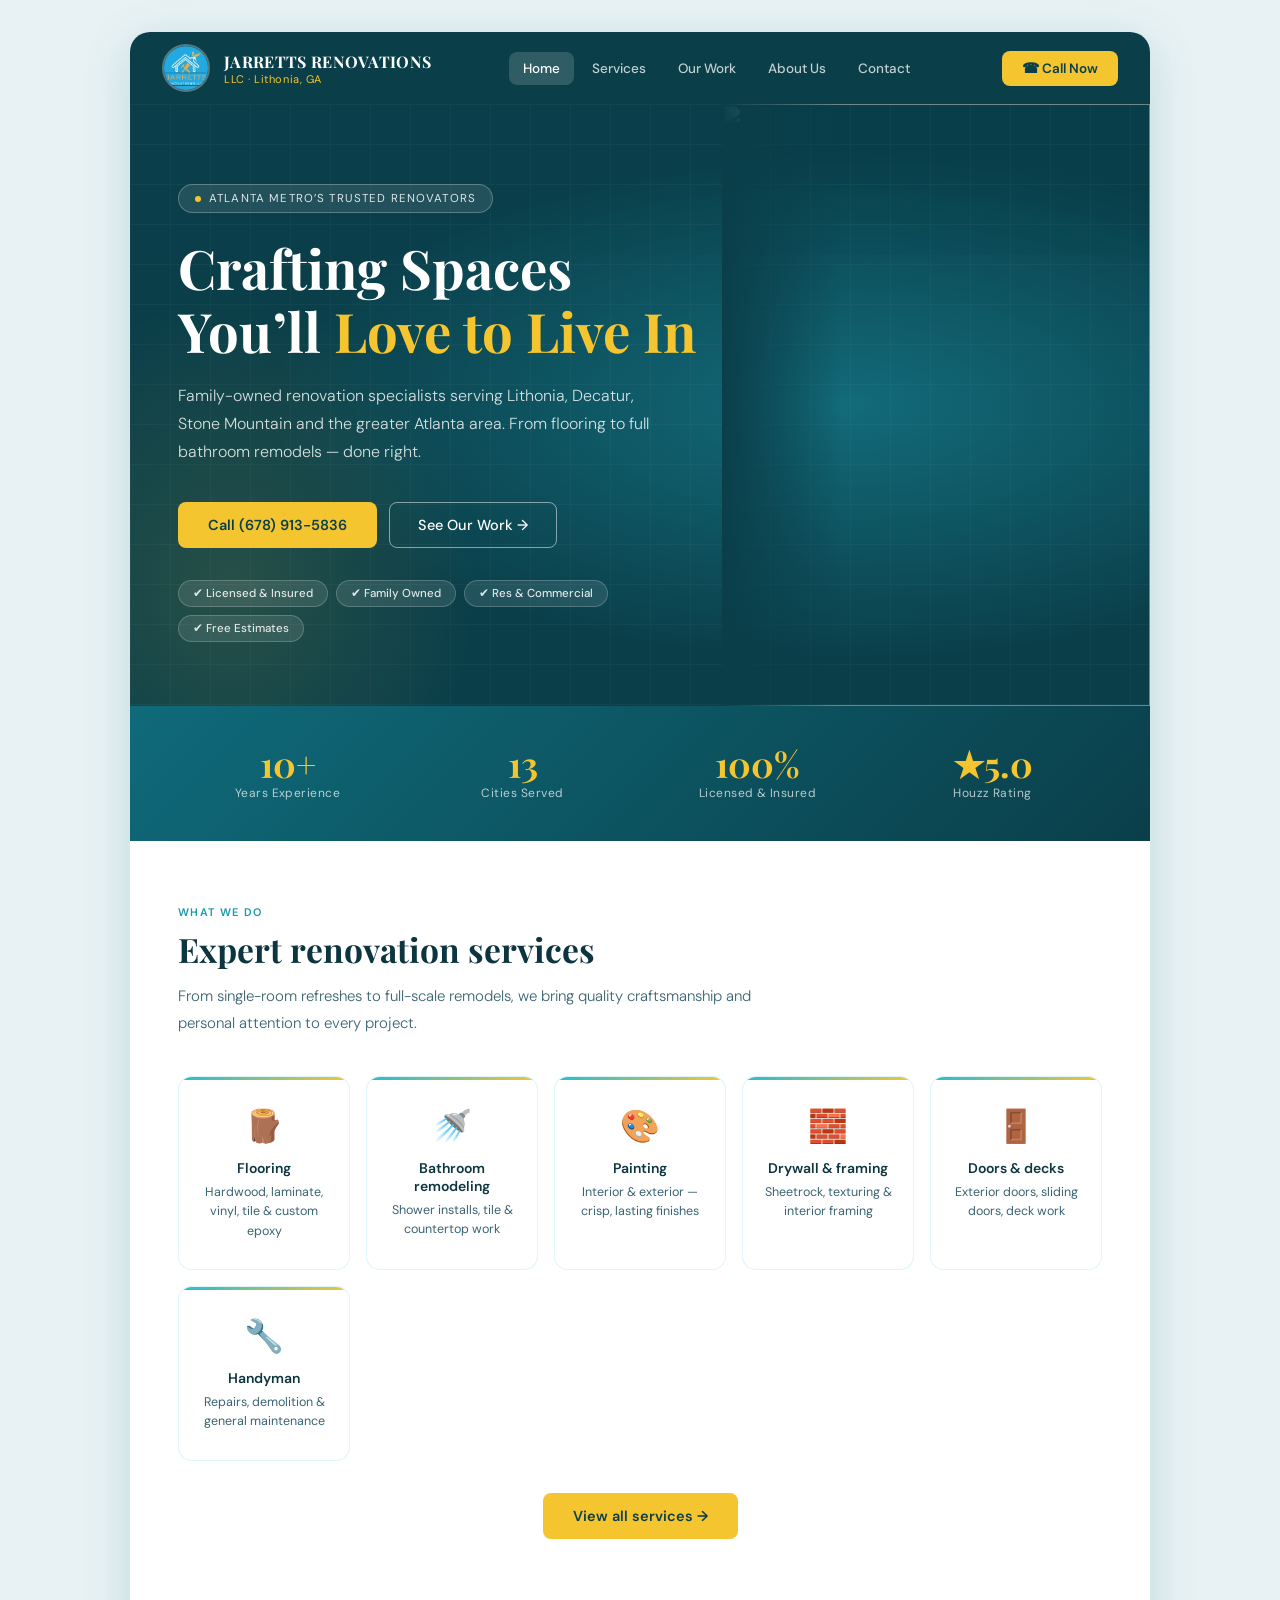
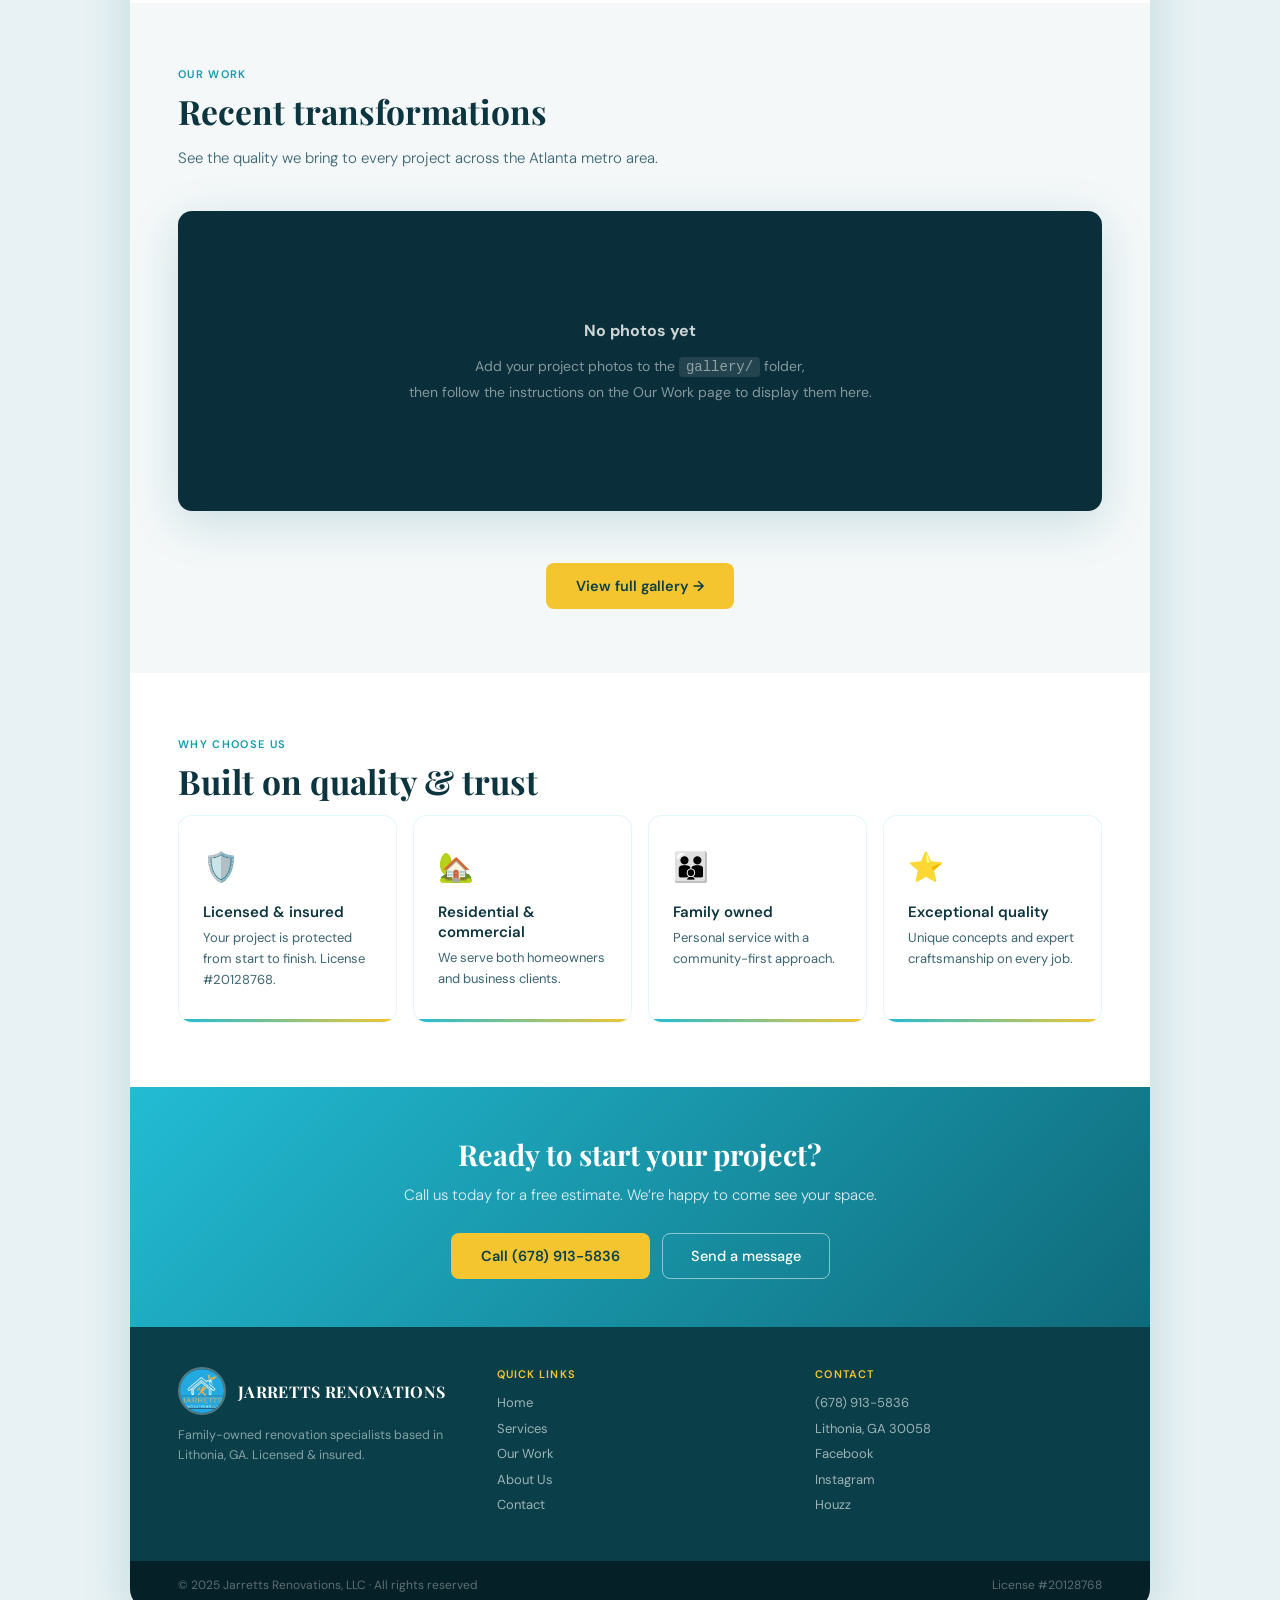
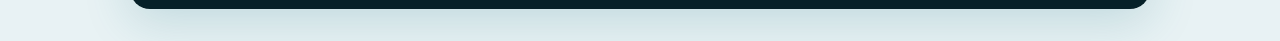
==== commit 9bfa03b1: "Add files via upload" ====
--- a/index.html
+++ b/index.html
@@ -87,18 +87,15 @@
 /* STATS */
 .stats-bar{background:linear-gradient(135deg,var(--cyan3),var(--cyan4));padding:2.5rem 3rem;display:grid;grid-template-columns:repeat(4,1fr);gap:1rem;text-align:center}
 .stat-num{font-family:'Playfair Display',serif;font-size:2.2rem;font-weight:700;color:var(--gold);line-height:1}
-.stat-label{font-size:12px;color:rgba(255,255,255,0.7);margin-top:4px;font-weight:400;letter-spacing:0.04em}
-
-/* GALLERY SLIDESHOW */
-.gallery-wrap{position:relative;border-radius:var(--r);overflow:hidden;box-shadow:var(--shadow-lg);background:#0a2f3a;min-height:200px}
-.gallery-loading{position:absolute;inset:0;display:flex;flex-direction:column;align-items:center;justify-content:center;color:rgba(255,255,255,0.5);font-size:14px;gap:12px}
-.gallery-spinner{width:36px;height:36px;border:3px solid rgba(255,255,255,0.1);border-top-color:var(--gold);border-radius:50%;animation:spin 0.8s linear infinite}
-@keyframes spin{to{transform:rotate(360deg)}}
-.slide{display:none;position:relative}
+.stat-label{font-size:12px;color:rgba(255,255,255,0.7);margin-top:4px;letter-spacing:0.04em}
+
+/* GALLERY */
+.gallery-wrap{position:relative;border-radius:var(--r);overflow:hidden;box-shadow:var(--shadow-lg);background:#0a2f3a;min-height:300px;display:flex;align-items:center;justify-content:center}
+.slide{display:none;position:relative;width:100%}
 .slide.active{display:block;animation:fadeIn 0.5s ease}
 @keyframes fadeIn{from{opacity:0}to{opacity:1}}
 .slide img{width:100%;height:480px;object-fit:cover;display:block}
-.slide-overlay{position:absolute;bottom:0;left:0;right:0;padding:3rem 2rem 2rem;background:linear-gradient(transparent,rgba(10,63,74,0.9))}
+.slide-overlay{position:absolute;bottom:0;left:0;right:0;padding:3rem 2rem 2rem;background:linear-gradient(transparent,rgba(10,63,74,0.92))}
 .slide-tag{display:inline-block;background:var(--gold);color:var(--cyan4);font-size:10px;font-weight:700;letter-spacing:0.1em;text-transform:uppercase;padding:4px 12px;border-radius:30px;margin-bottom:10px}
 .slide-title{font-family:'Playfair Display',serif;font-size:1.4rem;color:white;font-weight:600;margin-bottom:4px}
 .slide-desc{font-size:13px;color:rgba(255,255,255,0.75)}
@@ -107,9 +104,12 @@
 .slide-btn{pointer-events:all;background:rgba(255,255,255,0.15);backdrop-filter:blur(8px);border:1px solid rgba(255,255,255,0.25);color:white;width:46px;height:46px;border-radius:50%;font-size:20px;cursor:pointer;display:flex;align-items:center;justify-content:center;transition:all 0.2s}
 .slide-btn:hover{background:rgba(255,255,255,0.3)}
 .slide-dots{display:flex;justify-content:center;gap:8px;margin-top:1.25rem;flex-wrap:wrap}
-.dot{width:8px;height:8px;border-radius:50%;background:rgba(34,188,212,0.25);border:none;cursor:pointer;transition:all 0.2s;padding:0;flex-shrink:0}
+.dot{width:8px;height:8px;border-radius:50%;background:rgba(34,188,212,0.25);border:none;cursor:pointer;transition:all 0.2s;padding:0}
 .dot.active{background:var(--cyan);width:24px;border-radius:4px}
-.gallery-error{text-align:center;padding:3rem;color:rgba(255,255,255,0.5);font-size:14px}
+.gallery-empty{color:rgba(255,255,255,0.5);font-size:14px;text-align:center;padding:3rem 2rem;line-height:1.8}
+.gallery-empty strong{color:rgba(255,255,255,0.8);display:block;font-size:16px;margin-bottom:0.5rem}
+.add-photos-tip{background:rgba(34,188,212,0.08);border:1px solid rgba(34,188,212,0.2);border-radius:var(--rs);padding:1rem 1.25rem;margin-top:1.5rem;font-size:13px;color:var(--muted);line-height:1.7}
+.add-photos-tip code{background:var(--off);padding:2px 7px;border-radius:4px;font-size:12px;color:var(--cyan3)}
 
 /* WHY */
 .why-grid{display:grid;grid-template-columns:repeat(auto-fit,minmax(200px,1fr));gap:16px}
@@ -165,7 +165,7 @@
 .contact-ico{width:40px;height:40px;border-radius:10px;background:rgba(255,255,255,0.1);display:flex;align-items:center;justify-content:center;flex-shrink:0}
 .contact-ico svg{width:17px;height:17px;stroke:var(--gold);fill:none;stroke-width:2;stroke-linecap:round;stroke-linejoin:round}
 .contact-detail-text h4{font-size:11px;text-transform:uppercase;letter-spacing:0.08em;color:rgba(255,255,255,0.5);margin-bottom:2px}
-.contact-detail-text a,.contact-detail-text p{font-size:14px;color:white;text-decoration:none;font-weight:400;line-height:1.4}
+.contact-detail-text a,.contact-detail-text p{font-size:14px;color:white;text-decoration:none;line-height:1.4}
 .contact-detail-text a:hover{color:var(--gold)}
 .socials{display:flex;gap:10px;margin-top:2rem;flex-wrap:wrap}
 .social-btn{background:rgba(255,255,255,0.1);border:1px solid rgba(255,255,255,0.15);border-radius:var(--rs);padding:8px 16px;font-size:12.5px;color:rgba(255,255,255,0.8);text-decoration:none;font-weight:500;transition:all 0.2s}
@@ -181,11 +181,11 @@
 .form-submit:hover{opacity:0.9;transform:translateY(-1px)}
 .form-success{text-align:center;padding:1rem;background:rgba(34,188,212,0.08);border:1px solid rgba(34,188,212,0.2);border-radius:var(--rs);color:var(--cyan3);font-size:14px;display:none}
 
-/* CTA STRIP */
+/* CTA */
 .cta-strip{background:linear-gradient(135deg,var(--cyan),var(--cyan3));padding:3rem;text-align:center}
 .cta-strip h2{font-family:'Playfair Display',serif;font-size:1.8rem;font-weight:700;color:white;margin-bottom:0.75rem}
 .cta-strip p{color:rgba(255,255,255,0.85);font-size:15px;margin-bottom:1.75rem;font-weight:300}
-.cta-strip .cta-btns{display:flex;gap:12px;justify-content:center;flex-wrap:wrap}
+.cta-btns{display:flex;gap:12px;justify-content:center;flex-wrap:wrap}
 
 /* FOOTER */
 footer{background:var(--cyan4);padding:2.5rem 3rem;display:grid;grid-template-columns:1fr 1fr 1fr;gap:2rem}
@@ -223,7 +223,6 @@
 </head>
 <body>
 
-<!-- MOBILE MENU -->
 <div class="mobile-menu" id="mobileMenu">
   <button class="mobile-close" onclick="closeMobileMenu()">&#x2715;</button>
   <button class="nav-link" onclick="navigate('home');closeMobileMenu()">Home</button>
@@ -248,14 +247,14 @@
       <button class="nav-link" data-page="contact" onclick="navigate('contact')">Contact</button>
     </div>
     <a class="nav-cta" href="tel:6789135836">&#x260E; Call Now</a>
-    <button class="hamburger" onclick="openMobileMenu()" aria-label="Menu"><span></span><span></span><span></span></button>
+    <button class="hamburger" onclick="openMobileMenu()"><span></span><span></span><span></span></button>
   </nav>
 
   <!-- HOME -->
   <div class="page active" id="page-home">
     <section class="hero">
       <div class="hero-bg"></div><div class="hero-grid"></div>
-      <div class="hero-img"><img id="hero-bg-img" src="" alt="Renovation"/></div>
+      <div class="hero-img"><img id="hero-bg-img" src="" alt=""/></div>
       <div class="hero-inner">
         <div class="hero-eyebrow"><span></span>Atlanta Metro&rsquo;s Trusted Renovators</div>
         <h1>Crafting Spaces<br/>You&rsquo;ll <em>Love to Live In</em></h1>
@@ -285,7 +284,7 @@
       <div class="services-grid">
         <div class="svc"><span class="svc-icon">&#x1FAB5;</span><h3>Flooring</h3><p>Hardwood, laminate, vinyl, tile &amp; custom epoxy</p></div>
         <div class="svc"><span class="svc-icon">&#x1F6BF;</span><h3>Bathroom remodeling</h3><p>Shower installs, tile &amp; countertop work</p></div>
-        <div class="svc"><span class="svc-icon">&#x1F3A8;</span><h3>Painting</h3><p>Interior &amp; exterior — crisp, lasting finishes</p></div>
+        <div class="svc"><span class="svc-icon">&#x1F3A8;</span><h3>Painting</h3><p>Interior &amp; exterior &mdash; crisp, lasting finishes</p></div>
         <div class="svc"><span class="svc-icon">&#x1F9F1;</span><h3>Drywall &amp; framing</h3><p>Sheetrock, texturing &amp; interior framing</p></div>
         <div class="svc"><span class="svc-icon">&#x1F6AA;</span><h3>Doors &amp; decks</h3><p>Exterior doors, sliding doors, deck work</p></div>
         <div class="svc"><span class="svc-icon">&#x1F527;</span><h3>Handyman</h3><p>Repairs, demolition &amp; general maintenance</p></div>
@@ -296,9 +295,7 @@
       <div class="sec-label">Our work</div>
       <div class="sec-title">Recent transformations</div>
       <p class="sec-intro">See the quality we bring to every project across the Atlanta metro area.</p>
-      <div class="gallery-wrap" id="home-gallery-wrap">
-        <div class="gallery-loading" id="home-loading"><div class="gallery-spinner"></div>Loading gallery...</div>
-      </div>
+      <div class="gallery-wrap" id="home-gallery-wrap"></div>
       <div class="slide-dots" id="home-dots"></div>
       <div style="text-align:center;margin-top:2rem"><button class="btn-primary" onclick="navigate('gallery')">View full gallery &rarr;</button></div>
     </section>
@@ -344,7 +341,7 @@
         <div class="svc"><span class="svc-icon">&#x1F527;</span><h3>Handyman services</h3><p>Baseboard, siding, concrete repair &amp; general maintenance</p></div>
       </div>
     </section>
-    <div class="cta-strip"><h2>Not sure what you need?</h2><p>Give us a call and we&rsquo;ll walk you through the best options for your space and budget.</p><div class="cta-btns"><a class="btn-primary" href="tel:6789135836">Call (678) 913-5836</a><button class="btn-ghost" onclick="navigate('contact')">Send a message</button></div></div>
+    <div class="cta-strip"><h2>Not sure what you need?</h2><p>Give us a call and we&rsquo;ll walk you through the best options.</p><div class="cta-btns"><a class="btn-primary" href="tel:6789135836">Call (678) 913-5836</a><button class="btn-ghost" onclick="navigate('contact')">Send a message</button></div></div>
     <footer><div class="footer-brand"><div style="display:flex;align-items:center;gap:12px;margin-bottom:10px"><div class="nav-logo-wrap"><img src="[data-uri]" alt="logo"/></div><span class="nav-name-top">JARRETTS RENOVATIONS</span></div><p>Family-owned renovation specialists in Lithonia, GA.</p></div><div class="footer-col"><h4>Quick links</h4><a onclick="navigate('home')">Home</a><a onclick="navigate('services')">Services</a><a onclick="navigate('gallery')">Our Work</a><a onclick="navigate('about')">About Us</a><a onclick="navigate('contact')">Contact</a></div><div class="footer-col"><h4>Contact</h4><a href="tel:6789135836">(678) 913-5836</a><p>Lithonia, GA 30058</p><a href="https://www.facebook.com/jarrettsrenovationsllc2020/" target="_blank">Facebook</a><a href="https://www.instagram.com/jarrettsrenovations/" target="_blank">Instagram</a></div></footer>
     <div class="footer-bottom"><p>&copy; 2025 Jarretts Renovations, LLC</p><p>License #20128768</p></div>
   </div>
@@ -354,11 +351,16 @@
     <section class="about-hero"><div class="about-hero-inner"><div class="gold-bar"></div><h1>Our Work</h1><p>A showcase of recent projects &mdash; each one a testament to quality craftsmanship and attention to detail.</p></div></section>
     <section class="sec">
       <div class="sec-label">Project gallery</div><div class="sec-title">Recent transformations</div>
-      <p class="sec-intro">Photos load automatically from the <code style="background:var(--off);padding:2px 8px;border-radius:4px;font-size:13px">gallery/</code> folder. To add more, drop an image in and update <code style="background:var(--off);padding:2px 8px;border-radius:4px;font-size:13px">gallery/images.json</code>.</p>
-      <div class="gallery-wrap" id="gallery-page-wrap">
-        <div class="gallery-loading" id="gallery-loading"><div class="gallery-spinner"></div>Loading gallery...</div>
-      </div>
+      <p class="sec-intro">To add more photos, drop your image files into the <code style="background:var(--off);padding:2px 8px;border-radius:4px;font-size:13px">gallery/</code> folder and add one line to <code style="background:var(--off);padding:2px 8px;border-radius:4px;font-size:13px">index.html</code> &mdash; see the instructions below the gallery.</p>
+      <div class="gallery-wrap" id="gallery-page-wrap"></div>
       <div class="slide-dots" id="gallery-dots"></div>
+      <div class="add-photos-tip">
+        <strong style="color:var(--cyan3);font-size:14px;display:block;margin-bottom:6px">&#128247; How to add your own photos</strong>
+        1. Copy your photo into the <code>gallery/</code> folder (JPG, PNG or WEBP)<br/>
+        2. Open <code>index.html</code> in any text editor and find the line that says <code>/* ── ADD YOUR PHOTOS HERE</code><br/>
+        3. Add a new line following the same format as the existing entries<br/>
+        4. Save and re-upload &mdash; the slideshow updates automatically!
+      </div>
       <p style="text-align:center;margin-top:1.5rem;font-size:13px;color:var(--muted);font-style:italic">Follow us on <a href="https://www.facebook.com/jarrettsrenovationsllc2020/" target="_blank" style="color:var(--cyan2)">Facebook</a> &amp; <a href="https://www.instagram.com/jarrettsrenovations/" target="_blank" style="color:var(--cyan2)">Instagram</a> for the latest project photos.</p>
     </section>
     <div class="cta-strip"><h2>Love what you see?</h2><p>Let&rsquo;s talk about your project and make something beautiful together.</p><div class="cta-btns"><button class="btn-primary" onclick="navigate('contact')">Get a free estimate &rarr;</button></div></div>
@@ -389,7 +391,7 @@
       <div class="sec-label">Where we work</div><div class="sec-title">Service area</div>
       <p class="sec-intro">Proudly serving communities across the greater Atlanta metro area.</p>
       <div class="area-map-wrap"><div class="area-map-title">Greater Atlanta Metro Coverage</div><div class="area-map-sub">Based in Lithonia, GA &middot; Serving DeKalb, Gwinnett &amp; surrounding counties</div><div class="areas-flex"><div class="area-pill">Lithonia</div><div class="area-pill">Decatur</div><div class="area-pill">Stone Mountain</div><div class="area-pill">Conyers</div><div class="area-pill">Snellville</div><div class="area-pill">Lawrenceville</div><div class="area-pill">Atlanta</div><div class="area-pill">Tucker</div><div class="area-pill">Lilburn</div><div class="area-pill">Clarkston</div><div class="area-pill">Ellenwood</div><div class="area-pill">Avondale Estates</div><div class="area-pill">Redan</div></div></div>
-      <div class="range-info"><div class="range-card"><h4>Typical project cost</h4><p>50 &ndash; 0,000 depending on scope. We provide free estimates for all projects.</p></div><div class="range-card"><h4>Not on the list?</h4><p>Don&rsquo;t see your city? Give us a call anyway &mdash; we may still be able to help.</p></div></div>
+      <div class="range-info"><div class="range-card"><h4>Typical project cost</h4><p>50 &ndash; 0,000 depending on scope. Free estimates for all projects.</p></div><div class="range-card"><h4>Not on the list?</h4><p>Don&rsquo;t see your city? Give us a call &mdash; we may still be able to help.</p></div></div>
     </section>
     <div class="cta-strip"><h2>Let&rsquo;s work together</h2><p>We&rsquo;d love to hear about your project and show you what we can do.</p><div class="cta-btns"><a class="btn-primary" href="tel:6789135836">Call (678) 913-5836</a><button class="btn-ghost" onclick="navigate('contact')">Send a message</button></div></div>
     <footer><div class="footer-brand"><div style="display:flex;align-items:center;gap:12px;margin-bottom:10px"><div class="nav-logo-wrap"><img src="[data-uri]" alt="logo"/></div><span class="nav-name-top">JARRETTS RENOVATIONS</span></div><p>Family-owned renovation specialists in Lithonia, GA.</p></div><div class="footer-col"><h4>Quick links</h4><a onclick="navigate('home')">Home</a><a onclick="navigate('services')">Services</a><a onclick="navigate('gallery')">Our Work</a><a onclick="navigate('about')">About Us</a><a onclick="navigate('contact')">Contact</a></div><div class="footer-col"><h4>Contact</h4><a href="tel:6789135836">(678) 913-5836</a><p>Lithonia, GA 30058</p><a href="https://www.facebook.com/jarrettsrenovationsllc2020/" target="_blank">Facebook</a><a href="https://www.instagram.com/jarrettsrenovations/" target="_blank">Instagram</a></div></footer>
@@ -424,7 +426,7 @@
     <div class="footer-bottom"><p>&copy; 2025 Jarretts Renovations, LLC</p><p>License #20128768</p></div>
   </div>
 
-</div><!-- end .shell -->
+</div>
 
 <script>
 // ── NAVIGATION ────────────────────────────────────
@@ -439,123 +441,125 @@
 function openMobileMenu(){document.getElementById('mobileMenu').classList.add('open')}
 function closeMobileMenu(){document.getElementById('mobileMenu').classList.remove('open')}
 
-// ── GALLERY ENGINE ────────────────────────────────
-// Reads gallery/images.json, builds both slideshows dynamically.
-// To add photos: drop image into gallery/ folder, add entry to images.json.
-
-let galleryData = [];
-let homeCur = 0, galleryCur = 0;
-let homeTimer, galleryTimer;
-
-async function loadGallery() {
-  try {
-    const res = await fetch('gallery/images.json');
-    if (!res.ok) throw new Error('Could not load gallery/images.json');
-    galleryData = await res.json();
-    if (!galleryData.length) throw new Error('No images in gallery');
-    buildSlideshow('home-gallery-wrap', 'home-dots', 'home', galleryData);
-    buildSlideshow('gallery-page-wrap', 'gallery-dots', 'gallery', galleryData);
-    // Use first gallery image as hero bg
-    const heroImg = document.getElementById('hero-bg-img');
-    if(heroImg) heroImg.src = 'gallery/' + galleryData[0].file;
-  } catch(err) {
-    console.warn('Gallery load error:', err);
-    showFallback('home-gallery-wrap');
-    showFallback('gallery-page-wrap');
-  }
-}
-
-function buildSlideshow(wrapId, dotsId, prefix, images) {
+// ══════════════════════════════════════════════════
+//  GALLERY PHOTO LIST
+//  ► To add a photo:
+//    1. Put the image file in the gallery/ folder
+//    2. Copy one of the lines below and update the
+//       file name, title, tag and description
+// ══════════════════════════════════════════════════
+const GALLERY = [
+  // { file: "gallery/my-photo.jpg", title: "Project Title", tag: "Type of Work", desc: "City, GA · Short description" },
+
+  /* ── ADD YOUR PHOTOS HERE ── */
+  // Example — uncomment and update when you have real photos:
+  // { file: "gallery/bathroom-remodel-1.jpg",  title: "Master Bathroom Renewal",     tag: "Bathroom Remodel", desc: "East Point, GA · Full renovation & tile work" },
+  // { file: "gallery/shower-install-1.jpg",    title: "Custom Shower Installation",   tag: "Shower",           desc: "Atlanta metro · Custom tile & fixture upgrade" },
+  // { file: "gallery/flooring-job-1.jpg",      title: "Hardwood Floor Installation",  tag: "Flooring",         desc: "Decatur, GA · Hardwood install throughout" },
+  // { file: "gallery/painting-job-1.jpg",      title: "Full Interior Paint",          tag: "Painting",         desc: "Stone Mountain, GA · Interior repaint" },
+];
+
+// ── SLIDESHOW ENGINE ──────────────────────────────
+let cursors = { home: 0, gallery: 0 };
+let timers  = { home: null, gallery: null };
+
+function buildSlideshow(wrapId, dotsId, prefix) {
   const wrap = document.getElementById(wrapId);
   const dotsWrap = document.getElementById(dotsId);
   wrap.innerHTML = '';
   dotsWrap.innerHTML = '';
 
-  images.forEach((img, i) => {
+  if (!GALLERY.length) {
+    wrap.innerHTML =
+      '<div class="gallery-empty">' +
+        '<strong>No photos yet</strong>' +
+        'Add your project photos to the <code style="background:rgba(255,255,255,0.1);padding:2px 7px;border-radius:4px">gallery/</code> folder,<br/>' +
+        'then follow the instructions on the Our Work page to display them here.' +
+      '</div>';
+    return;
+  }
+
+  GALLERY.forEach((img, i) => {
     const slide = document.createElement('div');
-    slide.className = 'slide' + (i===0?' active':'');
-    slide.id = prefix + '-slide-' + i;
+    slide.className = 'slide' + (i === 0 ? ' active' : '');
     slide.innerHTML =
-      '<img src="gallery/' + img.file + '" alt="' + (img.title||'Project') + '" onerror="this.parentElement.style.display=\'none\'">' +
-      '<div class="slide-counter">' + (i+1) + ' / ' + images.length + '</div>' +
+      '<img src="' + img.file + '" alt="' + (img.title || 'Project photo') + '" ' +
+           'onerror="this.closest(\'.slide\').style.display=\'none\'">' +
+      '<div class="slide-counter">' + (i + 1) + ' / ' + GALLERY.length + '</div>' +
       '<div class="slide-overlay">' +
-        '<div class="slide-tag">' + (img.tag||'Project') + '</div>' +
-        '<div class="slide-title">' + (img.title||'') + '</div>' +
-        '<div class="slide-desc">' + (img.desc||'') + '</div>' +
+        '<div class="slide-tag">' + (img.tag || 'Project') + '</div>' +
+        '<div class="slide-title">' + (img.title || '') + '</div>' +
+        '<div class="slide-desc">' + (img.desc || '') + '</div>' +
       '</div>';
     wrap.appendChild(slide);
 
     const dot = document.createElement('button');
-    dot.className = 'dot' + (i===0?' active':'');
-    dot.setAttribute('aria-label', 'Slide ' + (i+1));
+    dot.className = 'dot' + (i === 0 ? ' active' : '');
+    dot.setAttribute('aria-label', 'Photo ' + (i + 1));
     dot.onclick = () => goTo(prefix, i);
     dotsWrap.appendChild(dot);
   });
 
-  // Nav arrows
-  const controls = document.createElement('div');
-  controls.className = 'slide-controls';
-  controls.innerHTML =
+  // Arrow controls
+  const nav = document.createElement('div');
+  nav.className = 'slide-controls';
+  nav.innerHTML =
     '<button class="slide-btn" onclick="shift(\'' + prefix + '\',-1)" aria-label="Previous">&#8249;</button>' +
-    '<button class="slide-btn" onclick="shift(\'' + prefix + '\',1)" aria-label="Next">&#8250;</button>';
-  wrap.appendChild(controls);
-
-  // Start autoplay
+    '<button class="slide-btn" onclick="shift(\'' + prefix + '\',1)"  aria-label="Next">&#8250;</button>';
+  wrap.appendChild(nav);
+
   startTimer(prefix);
+
+  // Use first photo as hero background image too
+  if (prefix === 'home') {
+    const heroImg = document.getElementById('hero-bg-img');
+    if (heroImg) heroImg.src = GALLERY[0].file;
+  }
 }
 
 function goTo(prefix, n) {
-  const slides = document.querySelectorAll('[id^="' + prefix + '-slide-"]');
-  const dots = document.querySelectorAll('#' + prefix + '-dots .dot');
+  const slides = document.querySelectorAll('#' + (prefix === 'home' ? 'home-gallery-wrap' : 'gallery-page-wrap') + ' .slide');
+  const dots   = document.querySelectorAll('#' + prefix + '-dots .dot');
   if (!slides.length) return;
-  const cur = prefix === 'home' ? homeCur : galleryCur;
+  const cur = cursors[prefix];
   slides[cur].classList.remove('active');
-  dots[cur].classList.remove('active');
+  if (dots[cur]) dots[cur].classList.remove('active');
   const next = ((n % slides.length) + slides.length) % slides.length;
   slides[next].classList.add('active');
-  dots[next].classList.add('active');
-  if (prefix === 'home') homeCur = next;
-  else galleryCur = next;
+  if (dots[next]) dots[next].classList.add('active');
+  cursors[prefix] = next;
   startTimer(prefix);
 }
 
-function shift(prefix, dir) {
-  const cur = prefix === 'home' ? homeCur : galleryCur;
-  goTo(prefix, cur + dir);
-}
+function shift(prefix, dir) { goTo(prefix, cursors[prefix] + dir); }
 
 function startTimer(prefix) {
-  if (prefix === 'home') { clearInterval(homeTimer); homeTimer = setInterval(()=>goTo('home', homeCur+1), 5000); }
-  else { clearInterval(galleryTimer); galleryTimer = setInterval(()=>goTo('gallery', galleryCur+1), 5000); }
-}
-
-function showFallback(wrapId) {
-  const wrap = document.getElementById(wrapId);
-  wrap.innerHTML = '<div class="gallery-error">&#128247; Add photos to the <strong>gallery/</strong> folder and update <strong>images.json</strong> to display them here.</div>';
+  clearInterval(timers[prefix]);
+  timers[prefix] = setInterval(() => goTo(prefix, cursors[prefix] + 1), 5000);
 }
 
 // ── FORM ──────────────────────────────────────────
-function submitForm(e){
+function submitForm(e) {
   e.preventDefault();
-  const s=document.getElementById('formSuccess');
-  s.style.display='block';e.target.reset();
-  setTimeout(()=>s.style.display='none',6000);
+  const s = document.getElementById('formSuccess');
+  s.style.display = 'block';
+  e.target.reset();
+  setTimeout(() => s.style.display = 'none', 6000);
 }
 
 // ── KEYBOARD NAV ──────────────────────────────────
 document.addEventListener('keydown', e => {
-  if(document.getElementById('page-home').classList.contains('active')){
-    if(e.key==='ArrowLeft')shift('home',-1);
-    if(e.key==='ArrowRight')shift('home',1);
-  }
-  if(document.getElementById('page-gallery').classList.contains('active')){
-    if(e.key==='ArrowLeft')shift('gallery',-1);
-    if(e.key==='ArrowRight')shift('gallery',1);
-  }
+  const onHome    = document.getElementById('page-home').classList.contains('active');
+  const onGallery = document.getElementById('page-gallery').classList.contains('active');
+  if (onHome    && e.key === 'ArrowLeft')  shift('home', -1);
+  if (onHome    && e.key === 'ArrowRight') shift('home',  1);
+  if (onGallery && e.key === 'ArrowLeft')  shift('gallery', -1);
+  if (onGallery && e.key === 'ArrowRight') shift('gallery',  1);
 });
 
 // ── BOOT ──────────────────────────────────────────
-loadGallery();
+buildSlideshow('home-gallery-wrap',  'home-dots',    'home');
+buildSlideshow('gallery-page-wrap',  'gallery-dots', 'gallery');
 </script>
 </body>
 </html>
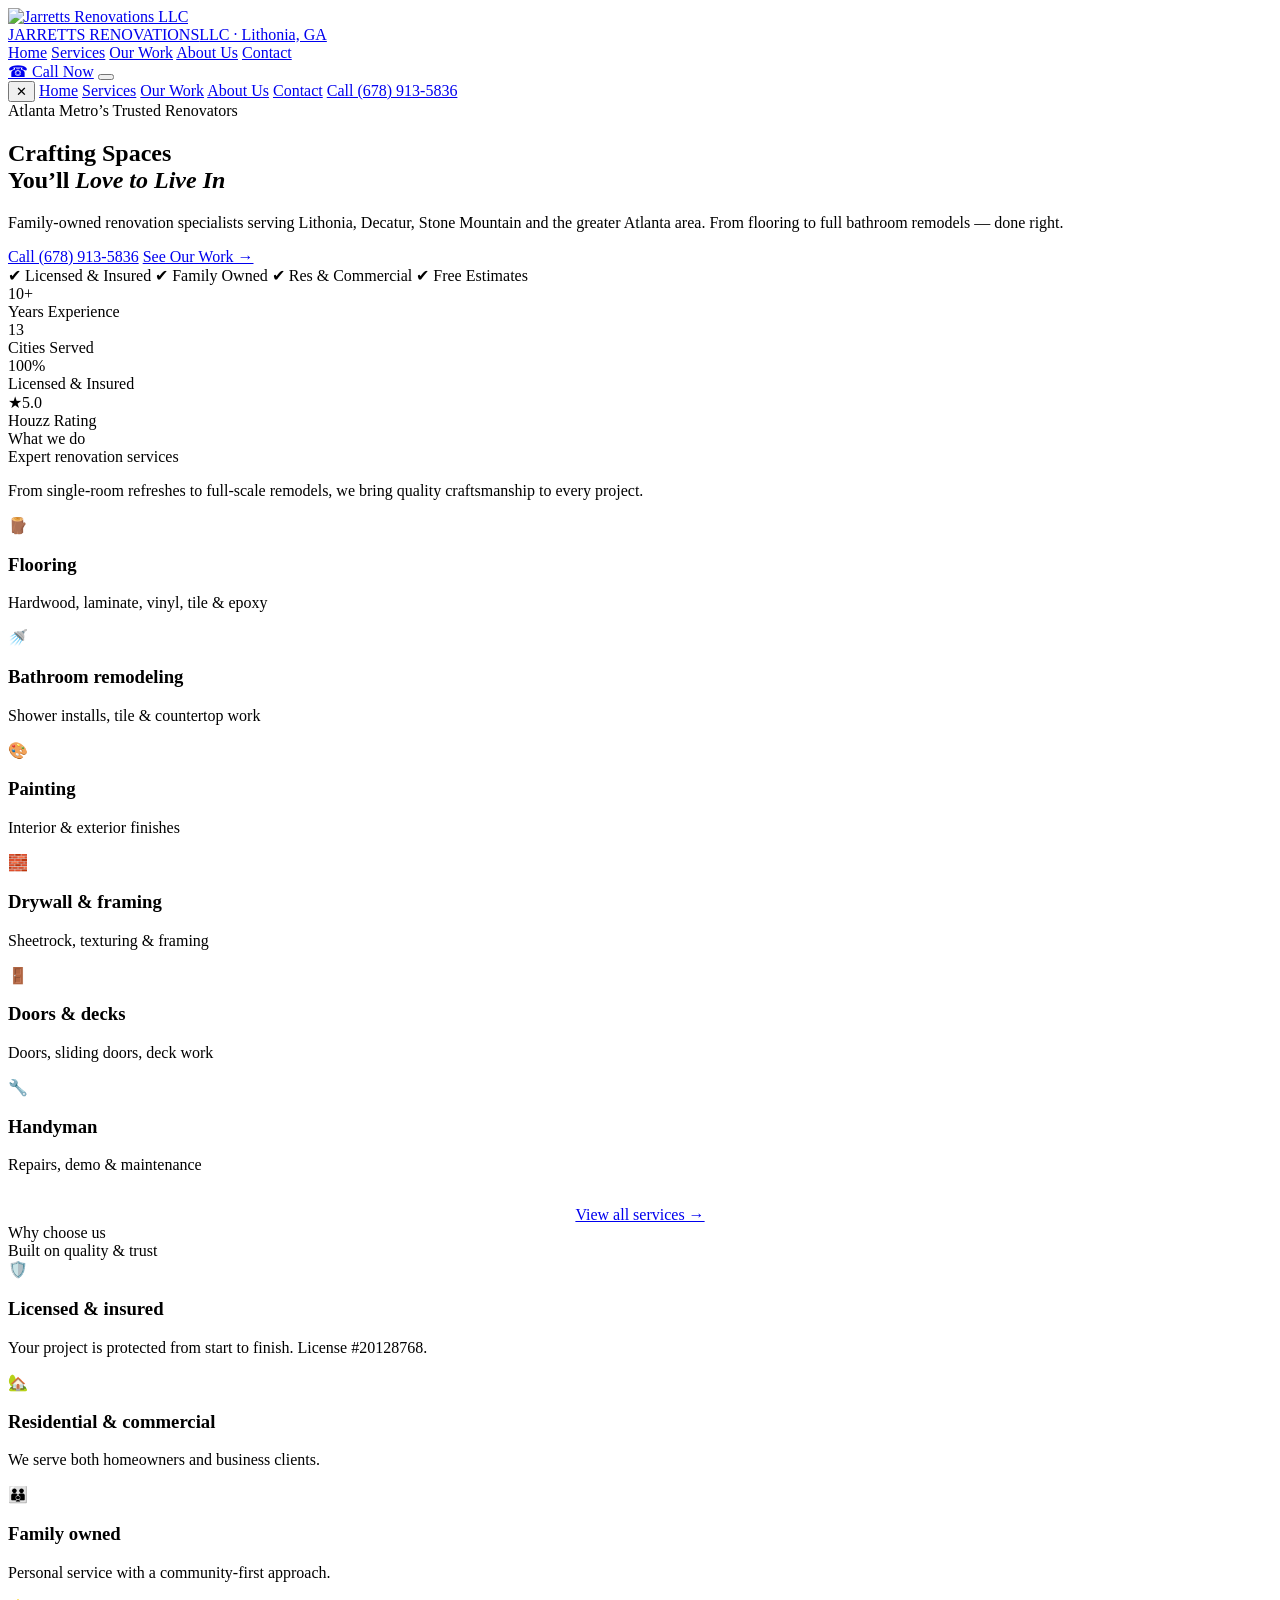
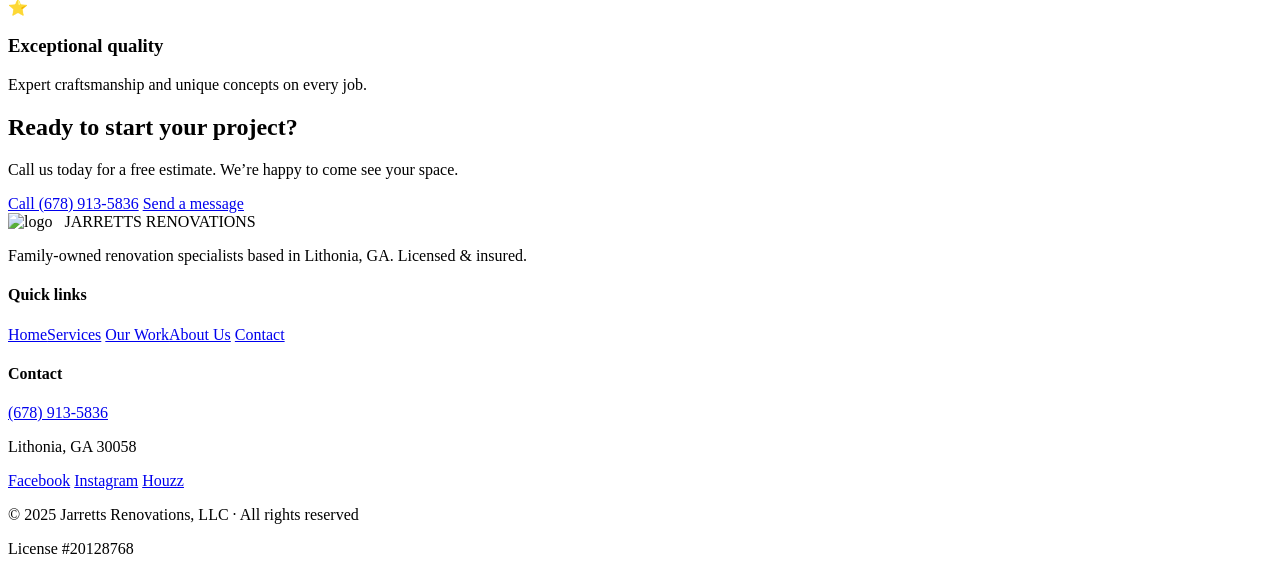
==== commit 3819571d: "Add files via upload" ====
--- a/index.html
+++ b/index.html
@@ -1,565 +1,138 @@
 <!DOCTYPE html>
 <html lang="en">
 <head>
-<meta charset="UTF-8"/>
-<meta name="viewport" content="width=device-width,initial-scale=1.0"/>
-<meta name="description" content="Jarretts Renovations LLC — Family-owned renovation company in Lithonia, GA. Flooring, bathrooms, painting, drywall & handyman services. Licensed & Insured. Serving Atlanta metro."/>
-<title>Jarretts Renovations LLC | Lithonia, GA</title>
-<link rel="preconnect" href="https://fonts.googleapis.com"/>
-<link rel="preconnect" href="https://fonts.gstatic.com" crossorigin/>
-<link href="https://fonts.googleapis.com/css2?family=Playfair+Display:wght@600;700&family=DM+Sans:wght@300;400;500;600&display=swap" rel="stylesheet"/>
-<style>
-*,*::before,*::after{box-sizing:border-box;margin:0;padding:0}
-:root{
-  --cyan:#22bcd4;--cyan2:#1799ae;--cyan3:#0f6a7a;--cyan4:#0a3f4a;
-  --gold:#f5c530;--gold2:#d4a520;
-  --off:#f4f8f9;--text:#0c3540;--muted:#3a6472;
-  --r:14px;--rs:8px;
-  --shadow:0 4px 24px rgba(15,106,122,0.10);
-  --shadow-lg:0 12px 48px rgba(15,106,122,0.18);
-}
-html{scroll-behavior:smooth}
-body{font-family:'DM Sans',sans-serif;color:var(--text);background:#e8f2f4;min-height:100vh}
-.shell{max-width:1020px;margin:2rem auto;background:white;border-radius:20px;overflow:hidden;box-shadow:var(--shadow-lg);min-height:100vh;display:flex;flex-direction:column}
-
-/* NAV */
-nav{background:var(--cyan4);display:flex;align-items:center;justify-content:space-between;padding:0 2rem;height:72px;position:sticky;top:0;z-index:200}
-.nav-brand{display:flex;align-items:center;gap:14px;text-decoration:none;cursor:pointer}
-.nav-logo-wrap{width:48px;height:48px;border-radius:50%;overflow:hidden;border:2.5px solid rgba(255,255,255,0.3);flex-shrink:0}
-.nav-logo-wrap img{width:100%;height:100%;object-fit:cover}
-.nav-name-top{color:white;font-family:'Playfair Display',serif;font-size:16px;font-weight:700;display:block;letter-spacing:0.02em}
-.nav-name-sub{color:var(--gold);font-size:11px;font-weight:400;display:block;letter-spacing:0.05em}
-.nav-links{display:flex;gap:4px}
-.nav-link{background:none;border:none;color:rgba(255,255,255,0.75);font-family:'DM Sans',sans-serif;font-size:13.5px;font-weight:500;padding:8px 14px;border-radius:var(--rs);cursor:pointer;transition:all 0.2s}
-.nav-link:hover{color:white;background:rgba(255,255,255,0.1)}
-.nav-link.active{color:white;background:rgba(255,255,255,0.15)}
-.nav-cta{background:var(--gold);color:var(--cyan4);font-family:'DM Sans',sans-serif;font-size:13.5px;font-weight:600;padding:9px 20px;border-radius:var(--rs);border:none;cursor:pointer;transition:all 0.2s;text-decoration:none;white-space:nowrap}
-.nav-cta:hover{background:var(--gold2)}
-.hamburger{display:none;flex-direction:column;gap:5px;background:none;border:none;cursor:pointer;padding:6px}
-.hamburger span{width:22px;height:2px;background:white;border-radius:2px}
-.mobile-menu{display:none;position:fixed;inset:0;background:var(--cyan4);z-index:300;flex-direction:column;align-items:center;justify-content:center;gap:8px}
-.mobile-menu.open{display:flex}
-.mobile-menu .nav-link{font-size:20px;padding:14px 28px;width:240px;text-align:center}
-.mobile-close{position:absolute;top:20px;right:20px;background:none;border:none;color:white;font-size:28px;cursor:pointer}
-
-/* PAGES */
-.page{display:none;flex-direction:column;flex:1;animation:fadeUp 0.4s ease}
-.page.active{display:flex}
-@keyframes fadeUp{from{opacity:0;transform:translateY(16px)}to{opacity:1;transform:translateY(0)}}
-
-/* HERO */
-.hero{position:relative;background:var(--cyan3);min-height:520px;display:flex;align-items:center;overflow:hidden}
-.hero-bg{position:absolute;inset:0;background:radial-gradient(ellipse 80% 60% at 70% 50%,rgba(34,188,212,0.35) 0%,transparent 70%),radial-gradient(ellipse 40% 80% at 10% 80%,rgba(245,197,48,0.12) 0%,transparent 60%),var(--cyan4)}
-.hero-grid{position:absolute;inset:0;opacity:0.04;background-image:linear-gradient(rgba(255,255,255,0.8) 1px,transparent 1px),linear-gradient(90deg,rgba(255,255,255,0.8) 1px,transparent 1px);background-size:40px 40px}
-.hero-inner{position:relative;padding:5rem 3rem 4rem;max-width:620px;z-index:1}
-.hero-eyebrow{display:inline-flex;align-items:center;gap:8px;background:rgba(255,255,255,0.1);border:0.5px solid rgba(255,255,255,0.25);border-radius:30px;padding:6px 16px;font-size:11.5px;letter-spacing:0.1em;text-transform:uppercase;color:rgba(255,255,255,0.85);margin-bottom:1.5rem}
-.hero-eyebrow span{width:6px;height:6px;border-radius:50%;background:var(--gold);flex-shrink:0}
-.hero h1{font-family:'Playfair Display',serif;font-size:clamp(2.2rem,5vw,3.4rem);font-weight:700;color:white;line-height:1.15;margin-bottom:1.25rem}
-.hero h1 em{font-style:normal;color:var(--gold)}
-.hero-sub{font-size:16px;color:rgba(255,255,255,0.82);line-height:1.75;margin-bottom:2.25rem;font-weight:300;max-width:480px}
-.hero-actions{display:flex;gap:12px;flex-wrap:wrap}
-.btn-primary{background:var(--gold);color:var(--cyan4);font-family:'DM Sans',sans-serif;font-size:14.5px;font-weight:600;padding:14px 30px;border-radius:var(--rs);border:none;cursor:pointer;transition:all 0.2s;text-decoration:none;display:inline-block}
-.btn-primary:hover{background:var(--gold2);transform:translateY(-1px)}
-.btn-ghost{background:transparent;color:white;border:1.5px solid rgba(255,255,255,0.5);font-family:'DM Sans',sans-serif;font-size:14.5px;font-weight:500;padding:12px 28px;border-radius:var(--rs);cursor:pointer;transition:all 0.2s;text-decoration:none;display:inline-block}
-.btn-ghost:hover{border-color:white;background:rgba(255,255,255,0.08)}
-.hero-badges{display:flex;gap:8px;flex-wrap:wrap;margin-top:2rem}
-.hero-badge{background:rgba(255,255,255,0.1);border:0.5px solid rgba(255,255,255,0.2);border-radius:30px;padding:5px 14px;font-size:11.5px;color:rgba(255,255,255,0.85);font-weight:500}
-.hero-img{position:absolute;right:0;top:0;bottom:0;width:42%;overflow:hidden}
-.hero-img::before{content:'';position:absolute;left:0;top:0;bottom:0;width:120px;background:linear-gradient(90deg,var(--cyan4),transparent);z-index:1}
-.hero-img img{width:100%;height:100%;object-fit:cover;opacity:0.55}
-
-/* SECTIONS */
-.sec{padding:4rem 3rem}
-.sec-alt{background:var(--off)}
-.sec-label{font-size:11px;letter-spacing:0.12em;text-transform:uppercase;color:var(--cyan2);font-weight:600;margin-bottom:0.5rem}
-.sec-title{font-family:'Playfair Display',serif;font-size:clamp(1.6rem,3vw,2.1rem);font-weight:700;margin-bottom:0.75rem;color:var(--text)}
-.sec-intro{color:var(--muted);font-size:15px;line-height:1.75;margin-bottom:2.5rem;max-width:600px;font-weight:300}
-
-/* SERVICES */
-.services-grid{display:grid;grid-template-columns:repeat(auto-fit,minmax(160px,1fr));gap:16px}
-.svc{background:white;border:1px solid rgba(34,188,212,0.15);border-radius:var(--r);padding:1.75rem 1.25rem;text-align:center;transition:all 0.25s;position:relative;overflow:hidden}
-.svc::before{content:'';position:absolute;top:0;left:0;right:0;height:3px;background:linear-gradient(90deg,var(--cyan),var(--gold))}
-.svc:hover{box-shadow:var(--shadow);transform:translateY(-3px);border-color:rgba(34,188,212,0.3)}
-.svc-icon{font-size:2rem;margin-bottom:12px;display:block}
-.svc h3{font-size:14px;font-weight:600;margin-bottom:6px}
-.svc p{font-size:12.5px;color:var(--muted);line-height:1.55}
-
-/* STATS */
-.stats-bar{background:linear-gradient(135deg,var(--cyan3),var(--cyan4));padding:2.5rem 3rem;display:grid;grid-template-columns:repeat(4,1fr);gap:1rem;text-align:center}
-.stat-num{font-family:'Playfair Display',serif;font-size:2.2rem;font-weight:700;color:var(--gold);line-height:1}
-.stat-label{font-size:12px;color:rgba(255,255,255,0.7);margin-top:4px;letter-spacing:0.04em}
-
-/* GALLERY */
-.gallery-wrap{position:relative;border-radius:var(--r);overflow:hidden;box-shadow:var(--shadow-lg);background:#0a2f3a;min-height:300px;display:flex;align-items:center;justify-content:center}
-.slide{display:none;position:relative;width:100%}
-.slide.active{display:block;animation:fadeIn 0.5s ease}
-@keyframes fadeIn{from{opacity:0}to{opacity:1}}
-.slide img{width:100%;height:480px;object-fit:cover;display:block}
-.slide-overlay{position:absolute;bottom:0;left:0;right:0;padding:3rem 2rem 2rem;background:linear-gradient(transparent,rgba(10,63,74,0.92))}
-.slide-tag{display:inline-block;background:var(--gold);color:var(--cyan4);font-size:10px;font-weight:700;letter-spacing:0.1em;text-transform:uppercase;padding:4px 12px;border-radius:30px;margin-bottom:10px}
-.slide-title{font-family:'Playfair Display',serif;font-size:1.4rem;color:white;font-weight:600;margin-bottom:4px}
-.slide-desc{font-size:13px;color:rgba(255,255,255,0.75)}
-.slide-counter{position:absolute;top:16px;right:16px;background:rgba(0,0,0,0.45);backdrop-filter:blur(8px);border-radius:20px;padding:5px 14px;font-size:12px;color:rgba(255,255,255,0.85);font-weight:500}
-.slide-controls{position:absolute;top:50%;transform:translateY(-50%);width:100%;display:flex;justify-content:space-between;padding:0 16px;pointer-events:none}
-.slide-btn{pointer-events:all;background:rgba(255,255,255,0.15);backdrop-filter:blur(8px);border:1px solid rgba(255,255,255,0.25);color:white;width:46px;height:46px;border-radius:50%;font-size:20px;cursor:pointer;display:flex;align-items:center;justify-content:center;transition:all 0.2s}
-.slide-btn:hover{background:rgba(255,255,255,0.3)}
-.slide-dots{display:flex;justify-content:center;gap:8px;margin-top:1.25rem;flex-wrap:wrap}
-.dot{width:8px;height:8px;border-radius:50%;background:rgba(34,188,212,0.25);border:none;cursor:pointer;transition:all 0.2s;padding:0}
-.dot.active{background:var(--cyan);width:24px;border-radius:4px}
-.gallery-empty{color:rgba(255,255,255,0.5);font-size:14px;text-align:center;padding:3rem 2rem;line-height:1.8}
-.gallery-empty strong{color:rgba(255,255,255,0.8);display:block;font-size:16px;margin-bottom:0.5rem}
-.add-photos-tip{background:rgba(34,188,212,0.08);border:1px solid rgba(34,188,212,0.2);border-radius:var(--rs);padding:1rem 1.25rem;margin-top:1.5rem;font-size:13px;color:var(--muted);line-height:1.7}
-.add-photos-tip code{background:var(--off);padding:2px 7px;border-radius:4px;font-size:12px;color:var(--cyan3)}
-
-/* WHY */
-.why-grid{display:grid;grid-template-columns:repeat(auto-fit,minmax(200px,1fr));gap:16px}
-.why-card{background:white;border-radius:var(--r);padding:2rem 1.5rem;border:1px solid rgba(34,188,212,0.12);position:relative;overflow:hidden;transition:box-shadow 0.2s}
-.why-card:hover{box-shadow:var(--shadow)}
-.why-card::after{content:'';position:absolute;bottom:0;left:0;right:0;height:3px;background:linear-gradient(90deg,var(--cyan),var(--gold))}
-.why-icon{font-size:1.8rem;margin-bottom:1rem;display:block}
-.why-card h3{font-size:15px;font-weight:600;margin-bottom:6px}
-.why-card p{font-size:13px;color:var(--muted);line-height:1.6}
-
-/* ABOUT */
-.about-hero{background:linear-gradient(135deg,var(--cyan4),#062028);padding:4rem 3rem;position:relative;overflow:hidden}
-.about-hero::before{content:'';position:absolute;inset:0;background-image:radial-gradient(circle,rgba(255,255,255,0.03) 1px,transparent 1px);background-size:28px 28px}
-.about-hero-inner{position:relative;max-width:620px}
-.about-hero h1{font-family:'Playfair Display',serif;font-size:clamp(2rem,4vw,2.8rem);color:white;font-weight:700;margin-bottom:1rem;line-height:1.2}
-.about-hero p{font-size:16px;color:rgba(255,255,255,0.8);line-height:1.75;font-weight:300}
-.gold-bar{width:56px;height:3px;background:var(--gold);border-radius:2px;margin-bottom:1.5rem}
-.team-card{background:white;border:1px solid rgba(34,188,212,0.15);border-radius:var(--r);padding:2.5rem;display:flex;gap:2rem;align-items:flex-start;margin-bottom:1.5rem;transition:box-shadow 0.2s}
-.team-card:hover{box-shadow:var(--shadow)}
-.team-avatar{width:80px;height:80px;border-radius:50%;background:linear-gradient(135deg,var(--cyan),var(--cyan3));display:flex;align-items:center;justify-content:center;font-family:'Playfair Display',serif;font-size:2rem;color:white;flex-shrink:0;font-weight:700}
-.team-info h3{font-family:'Playfair Display',serif;font-size:1.3rem;margin-bottom:4px}
-.team-info .role{font-size:12px;text-transform:uppercase;letter-spacing:0.08em;color:var(--cyan2);font-weight:600;margin-bottom:10px}
-.team-info p{font-size:14px;color:var(--muted);line-height:1.7}
-.values-grid{display:grid;grid-template-columns:repeat(auto-fit,minmax(200px,1fr));gap:16px}
-.value-card{border-radius:var(--r);padding:2rem 1.5rem;border:1px solid rgba(34,188,212,0.12);background:white;transition:box-shadow 0.2s}
-.value-card:hover{box-shadow:var(--shadow)}
-.value-icon{font-size:1.75rem;margin-bottom:12px;display:block}
-.value-card h3{font-size:14px;font-weight:600;margin-bottom:6px}
-.value-card p{font-size:13px;color:var(--muted);line-height:1.6}
-.license-box{background:linear-gradient(135deg,var(--cyan4),#062028);border-radius:var(--r);padding:2rem 2.5rem;color:white;display:flex;align-items:center;gap:2rem}
-.license-seal{width:72px;height:72px;border-radius:50%;background:rgba(245,197,48,0.15);border:2px solid var(--gold);display:flex;align-items:center;justify-content:center;font-size:2rem;flex-shrink:0}
-.license-text h3{font-family:'Playfair Display',serif;font-size:1.1rem;margin-bottom:4px}
-.license-text p{font-size:13px;color:rgba(255,255,255,0.7);line-height:1.6}
-.area-map-wrap{background:linear-gradient(135deg,var(--cyan4),#0a2830);border-radius:var(--r);padding:2.5rem;position:relative;overflow:hidden}
-.area-map-wrap::before{content:'';position:absolute;inset:0;background-image:radial-gradient(circle,rgba(255,255,255,0.04) 1px,transparent 1px);background-size:24px 24px}
-.area-map-title{font-family:'Playfair Display',serif;font-size:1.2rem;color:white;margin-bottom:0.4rem;position:relative}
-.area-map-sub{font-size:13px;color:rgba(255,255,255,0.6);margin-bottom:1.5rem;position:relative}
-.areas-flex{display:flex;flex-wrap:wrap;gap:10px;position:relative}
-.area-pill{background:rgba(255,255,255,0.1);border:1px solid rgba(255,255,255,0.2);border-radius:30px;padding:7px 18px;font-size:13px;color:white;font-weight:500;transition:all 0.2s}
-.area-pill:hover{background:rgba(245,197,48,0.2);border-color:var(--gold);color:var(--gold)}
-.range-info{display:grid;grid-template-columns:1fr 1fr;gap:12px;margin-top:1.5rem}
-.range-card{background:white;border:1px solid rgba(34,188,212,0.15);border-radius:var(--r);padding:1.5rem}
-.range-card h4{font-size:13px;font-weight:600;color:var(--cyan3);margin-bottom:4px;text-transform:uppercase;letter-spacing:0.05em}
-.range-card p{font-size:13.5px;color:var(--muted);line-height:1.6}
-
-/* CONTACT */
-.contact-layout{display:grid;grid-template-columns:1fr 1.4fr;gap:2.5rem;align-items:start}
-.contact-card{background:linear-gradient(160deg,var(--cyan4),#062028);border-radius:var(--r);padding:2.5rem;color:white;position:relative;overflow:hidden}
-.contact-card::before{content:'';position:absolute;top:-40px;right:-40px;width:160px;height:160px;border-radius:50%;background:rgba(245,197,48,0.08)}
-.contact-card-title{font-family:'Playfair Display',serif;font-size:1.4rem;margin-bottom:0.4rem}
-.contact-card-sub{font-size:13.5px;color:rgba(255,255,255,0.65);margin-bottom:2rem;font-weight:300;line-height:1.6}
-.contact-detail{display:flex;align-items:flex-start;gap:14px;margin-bottom:1.25rem}
-.contact-ico{width:40px;height:40px;border-radius:10px;background:rgba(255,255,255,0.1);display:flex;align-items:center;justify-content:center;flex-shrink:0}
-.contact-ico svg{width:17px;height:17px;stroke:var(--gold);fill:none;stroke-width:2;stroke-linecap:round;stroke-linejoin:round}
-.contact-detail-text h4{font-size:11px;text-transform:uppercase;letter-spacing:0.08em;color:rgba(255,255,255,0.5);margin-bottom:2px}
-.contact-detail-text a,.contact-detail-text p{font-size:14px;color:white;text-decoration:none;line-height:1.4}
-.contact-detail-text a:hover{color:var(--gold)}
-.socials{display:flex;gap:10px;margin-top:2rem;flex-wrap:wrap}
-.social-btn{background:rgba(255,255,255,0.1);border:1px solid rgba(255,255,255,0.15);border-radius:var(--rs);padding:8px 16px;font-size:12.5px;color:rgba(255,255,255,0.8);text-decoration:none;font-weight:500;transition:all 0.2s}
-.social-btn:hover{background:rgba(245,197,48,0.2);border-color:var(--gold);color:var(--gold)}
-.contact-form{display:flex;flex-direction:column;gap:12px}
-.form-row{display:grid;grid-template-columns:1fr 1fr;gap:12px}
-.form-group{display:flex;flex-direction:column;gap:5px}
-.form-group label{font-size:12px;font-weight:600;color:var(--muted);text-transform:uppercase;letter-spacing:0.06em}
-.form-group input,.form-group textarea,.form-group select{width:100%;font-family:'DM Sans',sans-serif;font-size:14px;padding:12px 16px;border:1.5px solid rgba(34,188,212,0.2);border-radius:var(--rs);background:white;color:var(--text);outline:none;transition:border-color 0.2s;appearance:none}
-.form-group input:focus,.form-group textarea:focus,.form-group select:focus{border-color:var(--cyan)}
-.form-group textarea{height:110px;resize:none}
-.form-submit{background:linear-gradient(135deg,var(--cyan),var(--cyan2));color:white;font-family:'DM Sans',sans-serif;font-size:15px;font-weight:600;padding:14px;border:none;border-radius:var(--rs);cursor:pointer;transition:all 0.2s}
-.form-submit:hover{opacity:0.9;transform:translateY(-1px)}
-.form-success{text-align:center;padding:1rem;background:rgba(34,188,212,0.08);border:1px solid rgba(34,188,212,0.2);border-radius:var(--rs);color:var(--cyan3);font-size:14px;display:none}
-
-/* CTA */
-.cta-strip{background:linear-gradient(135deg,var(--cyan),var(--cyan3));padding:3rem;text-align:center}
-.cta-strip h2{font-family:'Playfair Display',serif;font-size:1.8rem;font-weight:700;color:white;margin-bottom:0.75rem}
-.cta-strip p{color:rgba(255,255,255,0.85);font-size:15px;margin-bottom:1.75rem;font-weight:300}
-.cta-btns{display:flex;gap:12px;justify-content:center;flex-wrap:wrap}
-
-/* FOOTER */
-footer{background:var(--cyan4);padding:2.5rem 3rem;display:grid;grid-template-columns:1fr 1fr 1fr;gap:2rem}
-.footer-brand p{font-size:12.5px;color:rgba(255,255,255,0.5);margin-top:8px;line-height:1.6}
-.footer-col h4{font-size:11px;text-transform:uppercase;letter-spacing:0.1em;color:var(--gold);margin-bottom:12px;font-weight:600}
-.footer-col a,.footer-col p{font-size:13px;color:rgba(255,255,255,0.6);display:block;text-decoration:none;margin-bottom:6px;transition:color 0.2s;line-height:1.5;cursor:pointer}
-.footer-col a:hover{color:white}
-.footer-bottom{background:#062028;padding:1rem 3rem;display:flex;justify-content:space-between;align-items:center}
-.footer-bottom p{font-size:12px;color:rgba(255,255,255,0.35)}
-
-/* RESPONSIVE */
-@media(max-width:720px){
-  .hero-inner{padding:3.5rem 1.75rem 3rem;max-width:100%}
-  .hero-img{display:none}
-  .sec{padding:3rem 1.5rem}
-  .stats-bar{grid-template-columns:repeat(2,1fr);padding:2rem 1.5rem}
-  .contact-layout{grid-template-columns:1fr}
-  .form-row{grid-template-columns:1fr}
-  .about-hero{padding:3rem 1.5rem}
-  footer{grid-template-columns:1fr;padding:2rem 1.5rem;gap:1.5rem}
-  .footer-bottom{flex-direction:column;gap:6px;padding:1rem 1.5rem;text-align:center}
-  .nav-links{display:none}
-  .hamburger{display:flex}
-  .range-info{grid-template-columns:1fr}
-  .team-card{flex-direction:column;gap:1rem}
-  .license-box{flex-direction:column;gap:1rem}
-}
-@media(max-width:480px){
-  .services-grid{grid-template-columns:repeat(2,1fr)}
-  .slide img{height:280px}
-  nav{padding:0 1.25rem}
-  .cta-strip{padding:2rem 1.5rem}
-}
-</style>
+  <meta charset="UTF-8"/>
+  <meta name="viewport" content="width=device-width,initial-scale=1.0"/>
+  <meta name="description" content="Jarretts Renovations LLC — Family-owned renovation company in Lithonia, GA. Flooring, bathrooms, painting & more. Licensed & Insured."/>
+  <title>Jarretts Renovations LLC | Home</title>
+  <link rel="preconnect" href="https://fonts.googleapis.com"/>
+  <link rel="preconnect" href="https://fonts.gstatic.com" crossorigin/>
+  <link href="https://fonts.googleapis.com/css2?family=Playfair+Display:wght@600;700&family=DM+Sans:wght@300;400;500;600&display=swap" rel="stylesheet"/>
+  <link rel="stylesheet" href="css/style.css"/>
 </head>
 <body>
+<div class="shell">
 
-<div class="mobile-menu" id="mobileMenu">
-  <button class="mobile-close" onclick="closeMobileMenu()">&#x2715;</button>
-  <button class="nav-link" onclick="navigate('home');closeMobileMenu()">Home</button>
-  <button class="nav-link" onclick="navigate('services');closeMobileMenu()">Services</button>
-  <button class="nav-link" onclick="navigate('gallery');closeMobileMenu()">Our Work</button>
-  <button class="nav-link" onclick="navigate('about');closeMobileMenu()">About Us</button>
-  <button class="nav-link" onclick="navigate('contact');closeMobileMenu()">Contact</button>
-  <a class="btn-primary" href="tel:6789135836" style="margin-top:1rem">Call (678) 913-5836</a>
-</div>
-
-<div class="shell">
   <nav>
-    <div class="nav-brand" onclick="navigate('home')">
-      <div class="nav-logo-wrap"><img src="[data-uri]" alt="Jarretts Renovations LLC"/></div>
+    <a class="nav-brand" href="index.html">
+      <div class="nav-logo-wrap"><img src="assets/logo.jpg" alt="Jarretts Renovations LLC"/></div>
       <div><span class="nav-name-top">JARRETTS RENOVATIONS</span><span class="nav-name-sub">LLC &middot; Lithonia, GA</span></div>
-    </div>
+    </a>
     <div class="nav-links">
-      <button class="nav-link active" data-page="home" onclick="navigate('home')">Home</button>
-      <button class="nav-link" data-page="services" onclick="navigate('services')">Services</button>
-      <button class="nav-link" data-page="gallery" onclick="navigate('gallery')">Our Work</button>
-      <button class="nav-link" data-page="about" onclick="navigate('about')">About Us</button>
-      <button class="nav-link" data-page="contact" onclick="navigate('contact')">Contact</button>
+      <a class="nav-link active" href="index.html">Home</a>
+      <a class="nav-link" href="services.html">Services</a>
+      <a class="nav-link" href="gallery.html">Our Work</a>
+      <a class="nav-link" href="about.html">About Us</a>
+      <a class="nav-link" href="contact.html">Contact</a>
     </div>
     <a class="nav-cta" href="tel:6789135836">&#x260E; Call Now</a>
     <button class="hamburger" onclick="openMobileMenu()"><span></span><span></span><span></span></button>
   </nav>
-
-  <!-- HOME -->
-  <div class="page active" id="page-home">
-    <section class="hero">
-      <div class="hero-bg"></div><div class="hero-grid"></div>
-      <div class="hero-img"><img id="hero-bg-img" src="" alt=""/></div>
-      <div class="hero-inner">
-        <div class="hero-eyebrow"><span></span>Atlanta Metro&rsquo;s Trusted Renovators</div>
-        <h1>Crafting Spaces<br/>You&rsquo;ll <em>Love to Live In</em></h1>
-        <p class="hero-sub">Family-owned renovation specialists serving Lithonia, Decatur, Stone Mountain and the greater Atlanta area. From flooring to full bathroom remodels &mdash; done right.</p>
-        <div class="hero-actions">
-          <a class="btn-primary" href="tel:6789135836">Call (678) 913-5836</a>
-          <button class="btn-ghost" onclick="navigate('gallery')">See Our Work &rarr;</button>
-        </div>
-        <div class="hero-badges">
-          <span class="hero-badge">&#x2714; Licensed &amp; Insured</span>
-          <span class="hero-badge">&#x2714; Family Owned</span>
-          <span class="hero-badge">&#x2714; Res &amp; Commercial</span>
-          <span class="hero-badge">&#x2714; Free Estimates</span>
-        </div>
-      </div>
-    </section>
-    <div class="stats-bar">
-      <div><div class="stat-num">10+</div><div class="stat-label">Years Experience</div></div>
-      <div><div class="stat-num">13</div><div class="stat-label">Cities Served</div></div>
-      <div><div class="stat-num">100%</div><div class="stat-label">Licensed &amp; Insured</div></div>
-      <div><div class="stat-num">&#x2605;5.0</div><div class="stat-label">Houzz Rating</div></div>
-    </div>
-    <section class="sec">
-      <div class="sec-label">What we do</div>
-      <div class="sec-title">Expert renovation services</div>
-      <p class="sec-intro">From single-room refreshes to full-scale remodels, we bring quality craftsmanship and personal attention to every project.</p>
-      <div class="services-grid">
-        <div class="svc"><span class="svc-icon">&#x1FAB5;</span><h3>Flooring</h3><p>Hardwood, laminate, vinyl, tile &amp; custom epoxy</p></div>
-        <div class="svc"><span class="svc-icon">&#x1F6BF;</span><h3>Bathroom remodeling</h3><p>Shower installs, tile &amp; countertop work</p></div>
-        <div class="svc"><span class="svc-icon">&#x1F3A8;</span><h3>Painting</h3><p>Interior &amp; exterior &mdash; crisp, lasting finishes</p></div>
-        <div class="svc"><span class="svc-icon">&#x1F9F1;</span><h3>Drywall &amp; framing</h3><p>Sheetrock, texturing &amp; interior framing</p></div>
-        <div class="svc"><span class="svc-icon">&#x1F6AA;</span><h3>Doors &amp; decks</h3><p>Exterior doors, sliding doors, deck work</p></div>
-        <div class="svc"><span class="svc-icon">&#x1F527;</span><h3>Handyman</h3><p>Repairs, demolition &amp; general maintenance</p></div>
-      </div>
-      <div style="text-align:center;margin-top:2rem"><button class="btn-primary" onclick="navigate('services')">View all services &rarr;</button></div>
-    </section>
-    <section class="sec sec-alt">
-      <div class="sec-label">Our work</div>
-      <div class="sec-title">Recent transformations</div>
-      <p class="sec-intro">See the quality we bring to every project across the Atlanta metro area.</p>
-      <div class="gallery-wrap" id="home-gallery-wrap"></div>
-      <div class="slide-dots" id="home-dots"></div>
-      <div style="text-align:center;margin-top:2rem"><button class="btn-primary" onclick="navigate('gallery')">View full gallery &rarr;</button></div>
-    </section>
-    <section class="sec">
-      <div class="sec-label">Why choose us</div>
-      <div class="sec-title">Built on quality &amp; trust</div>
-      <div class="why-grid">
-        <div class="why-card"><span class="why-icon">&#x1F6E1;&#xFE0F;</span><h3>Licensed &amp; insured</h3><p>Your project is protected from start to finish. License #20128768.</p></div>
-        <div class="why-card"><span class="why-icon">&#x1F3E1;</span><h3>Residential &amp; commercial</h3><p>We serve both homeowners and business clients.</p></div>
-        <div class="why-card"><span class="why-icon">&#x1F46A;</span><h3>Family owned</h3><p>Personal service with a community-first approach.</p></div>
-        <div class="why-card"><span class="why-icon">&#x2B50;</span><h3>Exceptional quality</h3><p>Unique concepts and expert craftsmanship on every job.</p></div>
-      </div>
-    </section>
-    <div class="cta-strip"><h2>Ready to start your project?</h2><p>Call us today for a free estimate. We&rsquo;re happy to come see your space.</p><div class="cta-btns"><a class="btn-primary" href="tel:6789135836">Call (678) 913-5836</a><button class="btn-ghost" onclick="navigate('contact')">Send a message</button></div></div>
-    <footer>
-      <div class="footer-brand"><div style="display:flex;align-items:center;gap:12px;margin-bottom:10px"><div class="nav-logo-wrap"><img src="[data-uri]" alt="logo"/></div><span class="nav-name-top">JARRETTS RENOVATIONS</span></div><p>Family-owned renovation specialists based in Lithonia, GA. Licensed &amp; insured.</p></div>
-      <div class="footer-col"><h4>Quick links</h4><a onclick="navigate('home')">Home</a><a onclick="navigate('services')">Services</a><a onclick="navigate('gallery')">Our Work</a><a onclick="navigate('about')">About Us</a><a onclick="navigate('contact')">Contact</a></div>
-      <div class="footer-col"><h4>Contact</h4><a href="tel:6789135836">(678) 913-5836</a><p>Lithonia, GA 30058</p><a href="https://www.facebook.com/jarrettsrenovationsllc2020/" target="_blank">Facebook</a><a href="https://www.instagram.com/jarrettsrenovations/" target="_blank">Instagram</a><a href="https://www.houzz.com/professionals/general-contractors/jarretts-renovations-llc-pfvwus-pf~1766141467" target="_blank">Houzz</a></div>
-    </footer>
-    <div class="footer-bottom"><p>&copy; 2025 Jarretts Renovations, LLC &middot; All rights reserved</p><p>License #20128768</p></div>
+  <div class="mobile-menu" id="mobileMenu">
+    <button class="mobile-close" onclick="closeMobileMenu()">&#x2715;</button>
+    <a class="nav-link" href="index.html">Home</a>
+    <a class="nav-link" href="services.html">Services</a>
+    <a class="nav-link" href="gallery.html">Our Work</a>
+    <a class="nav-link" href="about.html">About Us</a>
+    <a class="nav-link" href="contact.html">Contact</a>
+    <a class="btn-primary" href="tel:6789135836" style="margin-top:1rem">Call (678) 913-5836</a>
   </div>
 
-  <!-- SERVICES -->
-  <div class="page" id="page-services">
-    <section class="about-hero"><div class="about-hero-inner"><div class="gold-bar"></div><h1>Our Services</h1><p>Comprehensive renovation solutions for residential and commercial clients across the Atlanta metro area.</p></div></section>
-    <section class="sec">
-      <div class="sec-label">Full service list</div><div class="sec-title">Everything we offer</div>
-      <p class="sec-intro">No job is too big or too small. We handle it all with the same care and craftsmanship.</p>
-      <div class="services-grid" style="grid-template-columns:repeat(auto-fit,minmax(200px,1fr))">
-        <div class="svc"><span class="svc-icon">&#x1FAB5;</span><h3>Hardwood flooring</h3><p>Installation, sanding, staining &amp; refinishing of solid hardwood floors</p></div>
-        <div class="svc"><span class="svc-icon">&#x1F4CF;</span><h3>Laminate &amp; vinyl</h3><p>Affordable, durable LVP &amp; laminate plank installations</p></div>
-        <div class="svc"><span class="svc-icon">&#x1F9F1;</span><h3>Tile &amp; stone</h3><p>Custom tile cutting, installation &amp; epoxy flooring</p></div>
-        <div class="svc"><span class="svc-icon">&#x1F6BF;</span><h3>Shower installation</h3><p>Full shower builds, tile surrounds &amp; frameless doors</p></div>
-        <div class="svc"><span class="svc-icon">&#x1F6C1;</span><h3>Bathroom remodeling</h3><p>Complete renovations from concept to clean-up</p></div>
-        <div class="svc"><span class="svc-icon">&#x1F4A7;</span><h3>Countertops</h3><p>Installation &amp; refinishing for kitchens, baths &amp; bars</p></div>
-        <div class="svc"><span class="svc-icon">&#x1F3A8;</span><h3>Interior painting</h3><p>Clean, precise interior paint with premium materials</p></div>
-        <div class="svc"><span class="svc-icon">&#x1F3E0;</span><h3>Exterior painting</h3><p>Full exterior painting &amp; prep for lasting curb appeal</p></div>
-        <div class="svc"><span class="svc-icon">&#x1F6AA;</span><h3>Door installation</h3><p>Exterior &amp; interior doors, sliding doors &amp; hardware</p></div>
-        <div class="svc"><span class="svc-icon">&#x1F6A7;</span><h3>Drywall</h3><p>Sheetrock hanging, taping, texturing &amp; finishing</p></div>
-        <div class="svc"><span class="svc-icon">&#x1F528;</span><h3>Framing</h3><p>Interior framing for remodels &amp; room additions</p></div>
-        <div class="svc"><span class="svc-icon">&#x1F332;</span><h3>Deck work</h3><p>Deck repair, ceiling installation &amp; deck painting</p></div>
-        <div class="svc"><span class="svc-icon">&#x1F4A5;</span><h3>Demolition</h3><p>Safe, efficient demo before your renovation begins</p></div>
-        <div class="svc"><span class="svc-icon">&#x1F527;</span><h3>Handyman services</h3><p>Baseboard, siding, concrete repair &amp; general maintenance</p></div>
+  <!-- HERO -->
+  <section class="hero">
+    <div class="hero-bg"></div>
+    <div class="hero-grid"></div>
+    <div class="hero-inner">
+      <div class="hero-eyebrow"><span></span>Atlanta Metro&rsquo;s Trusted Renovators</div>
+      <h1>Crafting Spaces<br/>You&rsquo;ll <em>Love to Live In</em></h1>
+      <p class="hero-sub">Family-owned renovation specialists serving Lithonia, Decatur, Stone Mountain and the greater Atlanta area. From flooring to full bathroom remodels &mdash; done right.</p>
+      <div class="hero-actions">
+        <a class="btn-primary" href="tel:6789135836">Call (678) 913-5836</a>
+        <a class="btn-ghost" href="gallery.html">See Our Work &rarr;</a>
       </div>
-    </section>
-    <div class="cta-strip"><h2>Not sure what you need?</h2><p>Give us a call and we&rsquo;ll walk you through the best options.</p><div class="cta-btns"><a class="btn-primary" href="tel:6789135836">Call (678) 913-5836</a><button class="btn-ghost" onclick="navigate('contact')">Send a message</button></div></div>
-    <footer><div class="footer-brand"><div style="display:flex;align-items:center;gap:12px;margin-bottom:10px"><div class="nav-logo-wrap"><img src="[data-uri]" alt="logo"/></div><span class="nav-name-top">JARRETTS RENOVATIONS</span></div><p>Family-owned renovation specialists in Lithonia, GA.</p></div><div class="footer-col"><h4>Quick links</h4><a onclick="navigate('home')">Home</a><a onclick="navigate('services')">Services</a><a onclick="navigate('gallery')">Our Work</a><a onclick="navigate('about')">About Us</a><a onclick="navigate('contact')">Contact</a></div><div class="footer-col"><h4>Contact</h4><a href="tel:6789135836">(678) 913-5836</a><p>Lithonia, GA 30058</p><a href="https://www.facebook.com/jarrettsrenovationsllc2020/" target="_blank">Facebook</a><a href="https://www.instagram.com/jarrettsrenovations/" target="_blank">Instagram</a></div></footer>
-    <div class="footer-bottom"><p>&copy; 2025 Jarretts Renovations, LLC</p><p>License #20128768</p></div>
+      <div class="hero-badges">
+        <span class="hero-badge">&#x2714; Licensed &amp; Insured</span>
+        <span class="hero-badge">&#x2714; Family Owned</span>
+        <span class="hero-badge">&#x2714; Res &amp; Commercial</span>
+        <span class="hero-badge">&#x2714; Free Estimates</span>
+      </div>
+    </div>
+  </section>
+
+  <!-- STATS -->
+  <div class="stats-bar">
+    <div><div class="stat-num">10+</div><div class="stat-label">Years Experience</div></div>
+    <div><div class="stat-num">13</div><div class="stat-label">Cities Served</div></div>
+    <div><div class="stat-num">100%</div><div class="stat-label">Licensed &amp; Insured</div></div>
+    <div><div class="stat-num">&#x2605;5.0</div><div class="stat-label">Houzz Rating</div></div>
   </div>
 
-  <!-- GALLERY PAGE -->
-  <div class="page" id="page-gallery">
-    <section class="about-hero"><div class="about-hero-inner"><div class="gold-bar"></div><h1>Our Work</h1><p>A showcase of recent projects &mdash; each one a testament to quality craftsmanship and attention to detail.</p></div></section>
-    <section class="sec">
-      <div class="sec-label">Project gallery</div><div class="sec-title">Recent transformations</div>
-      <p class="sec-intro">To add more photos, drop your image files into the <code style="background:var(--off);padding:2px 8px;border-radius:4px;font-size:13px">gallery/</code> folder and add one line to <code style="background:var(--off);padding:2px 8px;border-radius:4px;font-size:13px">index.html</code> &mdash; see the instructions below the gallery.</p>
-      <div class="gallery-wrap" id="gallery-page-wrap"></div>
-      <div class="slide-dots" id="gallery-dots"></div>
-      <div class="add-photos-tip">
-        <strong style="color:var(--cyan3);font-size:14px;display:block;margin-bottom:6px">&#128247; How to add your own photos</strong>
-        1. Copy your photo into the <code>gallery/</code> folder (JPG, PNG or WEBP)<br/>
-        2. Open <code>index.html</code> in any text editor and find the line that says <code>/* ── ADD YOUR PHOTOS HERE</code><br/>
-        3. Add a new line following the same format as the existing entries<br/>
-        4. Save and re-upload &mdash; the slideshow updates automatically!
-      </div>
-      <p style="text-align:center;margin-top:1.5rem;font-size:13px;color:var(--muted);font-style:italic">Follow us on <a href="https://www.facebook.com/jarrettsrenovationsllc2020/" target="_blank" style="color:var(--cyan2)">Facebook</a> &amp; <a href="https://www.instagram.com/jarrettsrenovations/" target="_blank" style="color:var(--cyan2)">Instagram</a> for the latest project photos.</p>
-    </section>
-    <div class="cta-strip"><h2>Love what you see?</h2><p>Let&rsquo;s talk about your project and make something beautiful together.</p><div class="cta-btns"><button class="btn-primary" onclick="navigate('contact')">Get a free estimate &rarr;</button></div></div>
-    <footer><div class="footer-brand"><div style="display:flex;align-items:center;gap:12px;margin-bottom:10px"><div class="nav-logo-wrap"><img src="[data-uri]" alt="logo"/></div><span class="nav-name-top">JARRETTS RENOVATIONS</span></div><p>Family-owned renovation specialists in Lithonia, GA.</p></div><div class="footer-col"><h4>Quick links</h4><a onclick="navigate('home')">Home</a><a onclick="navigate('services')">Services</a><a onclick="navigate('gallery')">Our Work</a><a onclick="navigate('about')">About Us</a><a onclick="navigate('contact')">Contact</a></div><div class="footer-col"><h4>Contact</h4><a href="tel:6789135836">(678) 913-5836</a><p>Lithonia, GA 30058</p><a href="https://www.facebook.com/jarrettsrenovationsllc2020/" target="_blank">Facebook</a><a href="https://www.instagram.com/jarrettsrenovations/" target="_blank">Instagram</a></div></footer>
-    <div class="footer-bottom"><p>&copy; 2025 Jarretts Renovations, LLC</p><p>License #20128768</p></div>
+  <!-- SERVICES TEASER -->
+  <section class="sec">
+    <div class="sec-label">What we do</div>
+    <div class="sec-title">Expert renovation services</div>
+    <p class="sec-intro">From single-room refreshes to full-scale remodels, we bring quality craftsmanship to every project.</p>
+    <div class="services-grid">
+      <div class="svc"><span class="svc-icon">&#x1FAB5;</span><h3>Flooring</h3><p>Hardwood, laminate, vinyl, tile &amp; epoxy</p></div>
+      <div class="svc"><span class="svc-icon">&#x1F6BF;</span><h3>Bathroom remodeling</h3><p>Shower installs, tile &amp; countertop work</p></div>
+      <div class="svc"><span class="svc-icon">&#x1F3A8;</span><h3>Painting</h3><p>Interior &amp; exterior finishes</p></div>
+      <div class="svc"><span class="svc-icon">&#x1F9F1;</span><h3>Drywall &amp; framing</h3><p>Sheetrock, texturing &amp; framing</p></div>
+      <div class="svc"><span class="svc-icon">&#x1F6AA;</span><h3>Doors &amp; decks</h3><p>Doors, sliding doors, deck work</p></div>
+      <div class="svc"><span class="svc-icon">&#x1F527;</span><h3>Handyman</h3><p>Repairs, demo &amp; maintenance</p></div>
+    </div>
+    <div style="text-align:center;margin-top:2rem">
+      <a class="btn-dark" href="services.html">View all services &rarr;</a>
+    </div>
+  </section>
+
+  <!-- WHY US -->
+  <section class="sec sec-alt">
+    <div class="sec-label">Why choose us</div>
+    <div class="sec-title">Built on quality &amp; trust</div>
+    <div class="why-grid">
+      <div class="why-card"><span class="why-icon">&#x1F6E1;&#xFE0F;</span><h3>Licensed &amp; insured</h3><p>Your project is protected from start to finish. License #20128768.</p></div>
+      <div class="why-card"><span class="why-icon">&#x1F3E1;</span><h3>Residential &amp; commercial</h3><p>We serve both homeowners and business clients.</p></div>
+      <div class="why-card"><span class="why-icon">&#x1F46A;</span><h3>Family owned</h3><p>Personal service with a community-first approach.</p></div>
+      <div class="why-card"><span class="why-icon">&#x2B50;</span><h3>Exceptional quality</h3><p>Expert craftsmanship and unique concepts on every job.</p></div>
+    </div>
+  </section>
+
+  <!-- CTA -->
+  <div class="cta-strip">
+    <h2>Ready to start your project?</h2>
+    <p>Call us today for a free estimate. We&rsquo;re happy to come see your space.</p>
+    <div class="cta-btns">
+      <a class="btn-primary" href="tel:6789135836">Call (678) 913-5836</a>
+      <a class="btn-ghost" href="contact.html">Send a message</a>
+    </div>
   </div>
 
-  <!-- ABOUT -->
-  <div class="page" id="page-about">
-    <section class="about-hero"><div class="about-hero-inner"><div class="gold-bar"></div><h1>About Jarretts Renovations</h1><p>A family-owned business built on integrity, quality workmanship, and a genuine passion for transforming spaces across the Atlanta community.</p></div></section>
-    <section class="sec">
-      <div class="sec-label">Our story</div><div class="sec-title">Built by family, for families</div>
-      <p class="sec-intro">Jarretts Renovations LLC was founded with one goal: deliver renovation services that we&rsquo;d be proud to have in our own homes. Every project gets the same personal attention and skilled craftsmanship.</p>
-      <div class="team-card"><div class="team-avatar">JR</div><div class="team-info"><h3>Jarretts Renovations Team</h3><div class="role">Owner &middot; Lithonia, Georgia</div><p>As a family-owned business based in Lithonia, GA, we bring a personal touch to every renovation project. We understand that your home is your most important investment, and we treat it that way. Our team specializes in flooring, bathroom renovations, painting, drywall, and handyman services &mdash; always with quality materials and exceptional customer care.</p></div></div>
-      <div class="license-box"><div class="license-seal">&#x1F6E1;&#xFE0F;</div><div class="license-text"><h3>Licensed &amp; Insured</h3><p>Georgia Contractor License #20128768 &middot; Fully insured for all residential and commercial projects. Your peace of mind is our priority.</p></div></div>
-    </section>
-    <section class="sec sec-alt">
-      <div class="sec-label">What we stand for</div><div class="sec-title">Our values</div>
-      <p class="sec-intro">These aren&rsquo;t just words on a wall &mdash; they&rsquo;re the principles we bring to every job site, every day.</p>
-      <div class="values-grid">
-        <div class="value-card"><span class="value-icon">&#x1F91D;</span><h3>Integrity</h3><p>We say what we mean and do what we say. No hidden costs, no surprises.</p></div>
-        <div class="value-card"><span class="value-icon">&#x2B50;</span><h3>Quality</h3><p>We use quality materials and proven techniques on every project, every time.</p></div>
-        <div class="value-card"><span class="value-icon">&#x1F4DE;</span><h3>Communication</h3><p>We keep you informed from first call to final walk-through. Always reachable.</p></div>
-        <div class="value-card"><span class="value-icon">&#x1F3E1;</span><h3>Community</h3><p>We&rsquo;re proud to serve our neighbors and contribute to beautiful homes across Atlanta.</p></div>
+  <footer>
+    <div class="footer-brand">
+      <div style="display:flex;align-items:center;gap:12px;margin-bottom:10px">
+        <div class="nav-logo-wrap"><img src="assets/logo.jpg" alt="logo"/></div>
+        <span class="nav-name-top">JARRETTS RENOVATIONS</span>
       </div>
-    </section>
-    <section class="sec">
-      <div class="sec-label">Where we work</div><div class="sec-title">Service area</div>
-      <p class="sec-intro">Proudly serving communities across the greater Atlanta metro area.</p>
-      <div class="area-map-wrap"><div class="area-map-title">Greater Atlanta Metro Coverage</div><div class="area-map-sub">Based in Lithonia, GA &middot; Serving DeKalb, Gwinnett &amp; surrounding counties</div><div class="areas-flex"><div class="area-pill">Lithonia</div><div class="area-pill">Decatur</div><div class="area-pill">Stone Mountain</div><div class="area-pill">Conyers</div><div class="area-pill">Snellville</div><div class="area-pill">Lawrenceville</div><div class="area-pill">Atlanta</div><div class="area-pill">Tucker</div><div class="area-pill">Lilburn</div><div class="area-pill">Clarkston</div><div class="area-pill">Ellenwood</div><div class="area-pill">Avondale Estates</div><div class="area-pill">Redan</div></div></div>
-      <div class="range-info"><div class="range-card"><h4>Typical project cost</h4><p>50 &ndash; 0,000 depending on scope. Free estimates for all projects.</p></div><div class="range-card"><h4>Not on the list?</h4><p>Don&rsquo;t see your city? Give us a call &mdash; we may still be able to help.</p></div></div>
-    </section>
-    <div class="cta-strip"><h2>Let&rsquo;s work together</h2><p>We&rsquo;d love to hear about your project and show you what we can do.</p><div class="cta-btns"><a class="btn-primary" href="tel:6789135836">Call (678) 913-5836</a><button class="btn-ghost" onclick="navigate('contact')">Send a message</button></div></div>
-    <footer><div class="footer-brand"><div style="display:flex;align-items:center;gap:12px;margin-bottom:10px"><div class="nav-logo-wrap"><img src="[data-uri]" alt="logo"/></div><span class="nav-name-top">JARRETTS RENOVATIONS</span></div><p>Family-owned renovation specialists in Lithonia, GA.</p></div><div class="footer-col"><h4>Quick links</h4><a onclick="navigate('home')">Home</a><a onclick="navigate('services')">Services</a><a onclick="navigate('gallery')">Our Work</a><a onclick="navigate('about')">About Us</a><a onclick="navigate('contact')">Contact</a></div><div class="footer-col"><h4>Contact</h4><a href="tel:6789135836">(678) 913-5836</a><p>Lithonia, GA 30058</p><a href="https://www.facebook.com/jarrettsrenovationsllc2020/" target="_blank">Facebook</a><a href="https://www.instagram.com/jarrettsrenovations/" target="_blank">Instagram</a></div></footer>
-    <div class="footer-bottom"><p>&copy; 2025 Jarretts Renovations, LLC</p><p>License #20128768</p></div>
-  </div>
-
-  <!-- CONTACT -->
-  <div class="page" id="page-contact">
-    <section class="about-hero"><div class="about-hero-inner"><div class="gold-bar"></div><h1>Get in Touch</h1><p>Ready to start your renovation? Reach out for a free estimate or just to ask a question.</p></div></section>
-    <section class="sec">
-      <div class="contact-layout">
-        <div class="contact-card">
-          <div class="contact-card-title">Contact information</div>
-          <div class="contact-card-sub">We&rsquo;re based in Lithonia, GA and serve the greater Atlanta metro area. Give us a call &mdash; we&rsquo;re friendly and happy to help.</div>
-          <div class="contact-detail"><div class="contact-ico"><svg viewBox="0 0 24 24"><path d="M22 16.92v3a2 2 0 01-2.18 2 19.79 19.79 0 01-8.63-3.07A19.5 19.5 0 013.4 11.37a19.79 19.79 0 01-3.07-8.67A2 2 0 012.32 2h3a2 2 0 012 1.72c.13.96.36 1.9.7 2.81a2 2 0 01-.45 2.11L6.91 9.91a16 16 0 006.09 6.09l1.27-1.27a2 2 0 012.11-.45c.9.34 1.85.57 2.81.7A2 2 0 0122 16.92z"/></svg></div><div class="contact-detail-text"><h4>Phone</h4><a href="tel:6789135836">(678) 913-5836</a></div></div>
-          <div class="contact-detail"><div class="contact-ico"><svg viewBox="0 0 24 24"><path d="M21 10c0 7-9 13-9 13s-9-6-9-13a9 9 0 0118 0z"/><circle cx="12" cy="10" r="3"/></svg></div><div class="contact-detail-text"><h4>Location</h4><p>Lithonia, Georgia 30058</p></div></div>
-          <div class="contact-detail"><div class="contact-ico"><svg viewBox="0 0 24 24"><rect x="3" y="4" width="18" height="18" rx="2"/><line x1="16" y1="2" x2="16" y2="6"/><line x1="8" y1="2" x2="8" y2="6"/><line x1="3" y1="10" x2="21" y2="10"/></svg></div><div class="contact-detail-text"><h4>Hours</h4><p>Mon&ndash;Sat: 7am &ndash; 7pm<br/>Sun: By appointment</p></div></div>
-          <div class="contact-detail"><div class="contact-ico"><svg viewBox="0 0 24 24"><path d="M12 22s8-4 8-10V5l-8-3-8 3v7c0 6 8 10 8 10z"/></svg></div><div class="contact-detail-text"><h4>Free estimates</h4><p>We offer free on-site estimates for all projects</p></div></div>
-          <div class="socials"><a class="social-btn" href="https://www.facebook.com/jarrettsrenovationsllc2020/" target="_blank">Facebook</a><a class="social-btn" href="https://www.instagram.com/jarrettsrenovations/" target="_blank">Instagram</a><a class="social-btn" href="https://www.houzz.com/professionals/general-contractors/jarretts-renovations-llc-pfvwus-pf~1766141467" target="_blank">Houzz</a></div>
-        </div>
-        <form class="contact-form" onsubmit="submitForm(event)">
-          <div class="form-row"><div class="form-group"><label>First name</label><input type="text" placeholder="John" required/></div><div class="form-group"><label>Last name</label><input type="text" placeholder="Smith"/></div></div>
-          <div class="form-row"><div class="form-group"><label>Phone</label><input type="tel" placeholder="(404) 555-0100"/></div><div class="form-group"><label>Email</label><input type="email" placeholder="john@email.com"/></div></div>
-          <div class="form-group"><label>Service needed</label><select><option value="">Select a service...</option><option>Flooring installation</option><option>Bathroom remodeling</option><option>Shower installation</option><option>Interior painting</option><option>Exterior painting</option><option>Drywall &amp; framing</option><option>Door installation</option><option>Deck work</option><option>Handyman services</option><option>Other / not sure</option></select></div>
-          <div class="form-group"><label>Tell us about your project</label><textarea placeholder="Describe what you're looking to do, the size of the space, any timeline, etc."></textarea></div>
-          <button class="form-submit" type="submit">Send message &rarr;</button>
-          <div class="form-success" id="formSuccess">&#x2714; Thank you! We&rsquo;ll be in touch within one business day.</div>
-        </form>
-      </div>
-    </section>
-    <footer><div class="footer-brand"><div style="display:flex;align-items:center;gap:12px;margin-bottom:10px"><div class="nav-logo-wrap"><img src="[data-uri]" alt="logo"/></div><span class="nav-name-top">JARRETTS RENOVATIONS</span></div><p>Family-owned renovation specialists in Lithonia, GA.</p></div><div class="footer-col"><h4>Quick links</h4><a onclick="navigate('home')">Home</a><a onclick="navigate('services')">Services</a><a onclick="navigate('gallery')">Our Work</a><a onclick="navigate('about')">About Us</a><a onclick="navigate('contact')">Contact</a></div><div class="footer-col"><h4>Contact</h4><a href="tel:6789135836">(678) 913-5836</a><p>Lithonia, GA 30058</p><a href="https://www.facebook.com/jarrettsrenovationsllc2020/" target="_blank">Facebook</a><a href="https://www.instagram.com/jarrettsrenovations/" target="_blank">Instagram</a></div></footer>
-    <div class="footer-bottom"><p>&copy; 2025 Jarretts Renovations, LLC</p><p>License #20128768</p></div>
-  </div>
+      <p>Family-owned renovation specialists based in Lithonia, GA. Licensed &amp; insured.</p>
+    </div>
+    <div class="footer-col">
+      <h4>Quick links</h4>
+      <a href="index.html">Home</a><a href="services.html">Services</a>
+      <a href="gallery.html">Our Work</a><a href="about.html">About Us</a>
+      <a href="contact.html">Contact</a>
+    </div>
+    <div class="footer-col">
+      <h4>Contact</h4>
+      <a href="tel:6789135836">(678) 913-5836</a>
+      <p>Lithonia, GA 30058</p>
+      <a href="https://www.facebook.com/jarrettsrenovationsllc2020/" target="_blank">Facebook</a>
+      <a href="https://www.instagram.com/jarrettsrenovations/" target="_blank">Instagram</a>
+      <a href="https://www.houzz.com/professionals/general-contractors/jarretts-renovations-llc-pfvwus-pf~1766141467" target="_blank">Houzz</a>
+    </div>
+  </footer>
+  <div class="footer-bottom"><p>&copy; 2025 Jarretts Renovations, LLC &middot; All rights reserved</p><p>License #20128768</p></div>
 
 </div>
-
-<script>
-// ── NAVIGATION ────────────────────────────────────
-function navigate(page){
-  document.querySelectorAll('.page').forEach(p=>p.classList.remove('active'));
-  document.querySelectorAll('.nav-link').forEach(l=>l.classList.remove('active'));
-  document.getElementById('page-'+page).classList.add('active');
-  const btn=document.querySelector('[data-page="'+page+'"]');
-  if(btn)btn.classList.add('active');
-  window.scrollTo({top:0,behavior:'smooth'});
-}
-function openMobileMenu(){document.getElementById('mobileMenu').classList.add('open')}
-function closeMobileMenu(){document.getElementById('mobileMenu').classList.remove('open')}
-
-// ══════════════════════════════════════════════════
-//  GALLERY PHOTO LIST
-//  ► To add a photo:
-//    1. Put the image file in the gallery/ folder
-//    2. Copy one of the lines below and update the
-//       file name, title, tag and description
-// ══════════════════════════════════════════════════
-const GALLERY = [
-  // { file: "gallery/my-photo.jpg", title: "Project Title", tag: "Type of Work", desc: "City, GA · Short description" },
-
-  /* ── ADD YOUR PHOTOS HERE ── */
-  // Example — uncomment and update when you have real photos:
-  // { file: "gallery/bathroom-remodel-1.jpg",  title: "Master Bathroom Renewal",     tag: "Bathroom Remodel", desc: "East Point, GA · Full renovation & tile work" },
-  // { file: "gallery/shower-install-1.jpg",    title: "Custom Shower Installation",   tag: "Shower",           desc: "Atlanta metro · Custom tile & fixture upgrade" },
-  // { file: "gallery/flooring-job-1.jpg",      title: "Hardwood Floor Installation",  tag: "Flooring",         desc: "Decatur, GA · Hardwood install throughout" },
-  // { file: "gallery/painting-job-1.jpg",      title: "Full Interior Paint",          tag: "Painting",         desc: "Stone Mountain, GA · Interior repaint" },
-];
-
-// ── SLIDESHOW ENGINE ──────────────────────────────
-let cursors = { home: 0, gallery: 0 };
-let timers  = { home: null, gallery: null };
-
-function buildSlideshow(wrapId, dotsId, prefix) {
-  const wrap = document.getElementById(wrapId);
-  const dotsWrap = document.getElementById(dotsId);
-  wrap.innerHTML = '';
-  dotsWrap.innerHTML = '';
-
-  if (!GALLERY.length) {
-    wrap.innerHTML =
-      '<div class="gallery-empty">' +
-        '<strong>No photos yet</strong>' +
-        'Add your project photos to the <code style="background:rgba(255,255,255,0.1);padding:2px 7px;border-radius:4px">gallery/</code> folder,<br/>' +
-        'then follow the instructions on the Our Work page to display them here.' +
-      '</div>';
-    return;
-  }
-
-  GALLERY.forEach((img, i) => {
-    const slide = document.createElement('div');
-    slide.className = 'slide' + (i === 0 ? ' active' : '');
-    slide.innerHTML =
-      '<img src="' + img.file + '" alt="' + (img.title || 'Project photo') + '" ' +
-           'onerror="this.closest(\'.slide\').style.display=\'none\'">' +
-      '<div class="slide-counter">' + (i + 1) + ' / ' + GALLERY.length + '</div>' +
-      '<div class="slide-overlay">' +
-        '<div class="slide-tag">' + (img.tag || 'Project') + '</div>' +
-        '<div class="slide-title">' + (img.title || '') + '</div>' +
-        '<div class="slide-desc">' + (img.desc || '') + '</div>' +
-      '</div>';
-    wrap.appendChild(slide);
-
-    const dot = document.createElement('button');
-    dot.className = 'dot' + (i === 0 ? ' active' : '');
-    dot.setAttribute('aria-label', 'Photo ' + (i + 1));
-    dot.onclick = () => goTo(prefix, i);
-    dotsWrap.appendChild(dot);
-  });
-
-  // Arrow controls
-  const nav = document.createElement('div');
-  nav.className = 'slide-controls';
-  nav.innerHTML =
-    '<button class="slide-btn" onclick="shift(\'' + prefix + '\',-1)" aria-label="Previous">&#8249;</button>' +
-    '<button class="slide-btn" onclick="shift(\'' + prefix + '\',1)"  aria-label="Next">&#8250;</button>';
-  wrap.appendChild(nav);
-
-  startTimer(prefix);
-
-  // Use first photo as hero background image too
-  if (prefix === 'home') {
-    const heroImg = document.getElementById('hero-bg-img');
-    if (heroImg) heroImg.src = GALLERY[0].file;
-  }
-}
-
-function goTo(prefix, n) {
-  const slides = document.querySelectorAll('#' + (prefix === 'home' ? 'home-gallery-wrap' : 'gallery-page-wrap') + ' .slide');
-  const dots   = document.querySelectorAll('#' + prefix + '-dots .dot');
-  if (!slides.length) return;
-  const cur = cursors[prefix];
-  slides[cur].classList.remove('active');
-  if (dots[cur]) dots[cur].classList.remove('active');
-  const next = ((n % slides.length) + slides.length) % slides.length;
-  slides[next].classList.add('active');
-  if (dots[next]) dots[next].classList.add('active');
-  cursors[prefix] = next;
-  startTimer(prefix);
-}
-
-function shift(prefix, dir) { goTo(prefix, cursors[prefix] + dir); }
-
-function startTimer(prefix) {
-  clearInterval(timers[prefix]);
-  timers[prefix] = setInterval(() => goTo(prefix, cursors[prefix] + 1), 5000);
-}
-
-// ── FORM ──────────────────────────────────────────
-function submitForm(e) {
-  e.preventDefault();
-  const s = document.getElementById('formSuccess');
-  s.style.display = 'block';
-  e.target.reset();
-  setTimeout(() => s.style.display = 'none', 6000);
-}
-
-// ── KEYBOARD NAV ──────────────────────────────────
-document.addEventListener('keydown', e => {
-  const onHome    = document.getElementById('page-home').classList.contains('active');
-  const onGallery = document.getElementById('page-gallery').classList.contains('active');
-  if (onHome    && e.key === 'ArrowLeft')  shift('home', -1);
-  if (onHome    && e.key === 'ArrowRight') shift('home',  1);
-  if (onGallery && e.key === 'ArrowLeft')  shift('gallery', -1);
-  if (onGallery && e.key === 'ArrowRight') shift('gallery',  1);
-});
-
-// ── BOOT ──────────────────────────────────────────
-buildSlideshow('home-gallery-wrap',  'home-dots',    'home');
-buildSlideshow('gallery-page-wrap',  'gallery-dots', 'gallery');
-</script>
+<script src="js/nav.js"></script>
 </body>
 </html>
